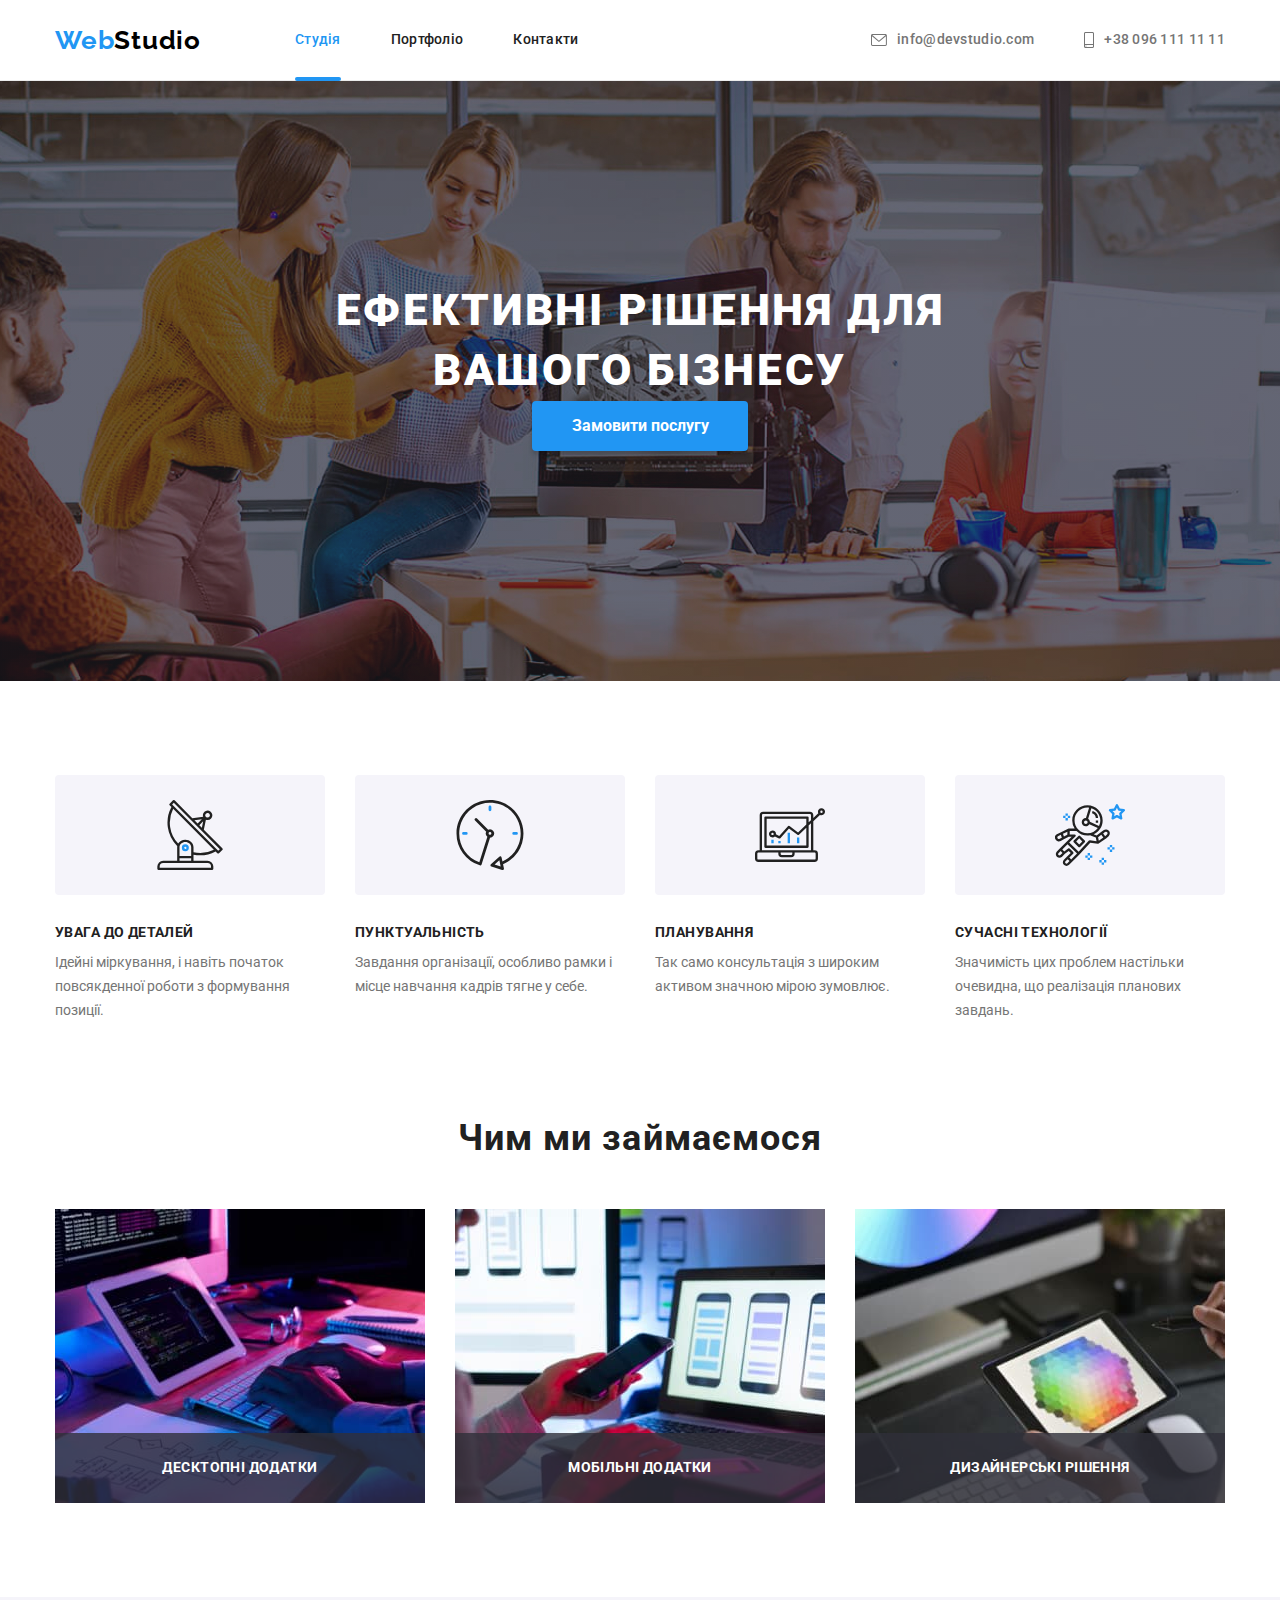
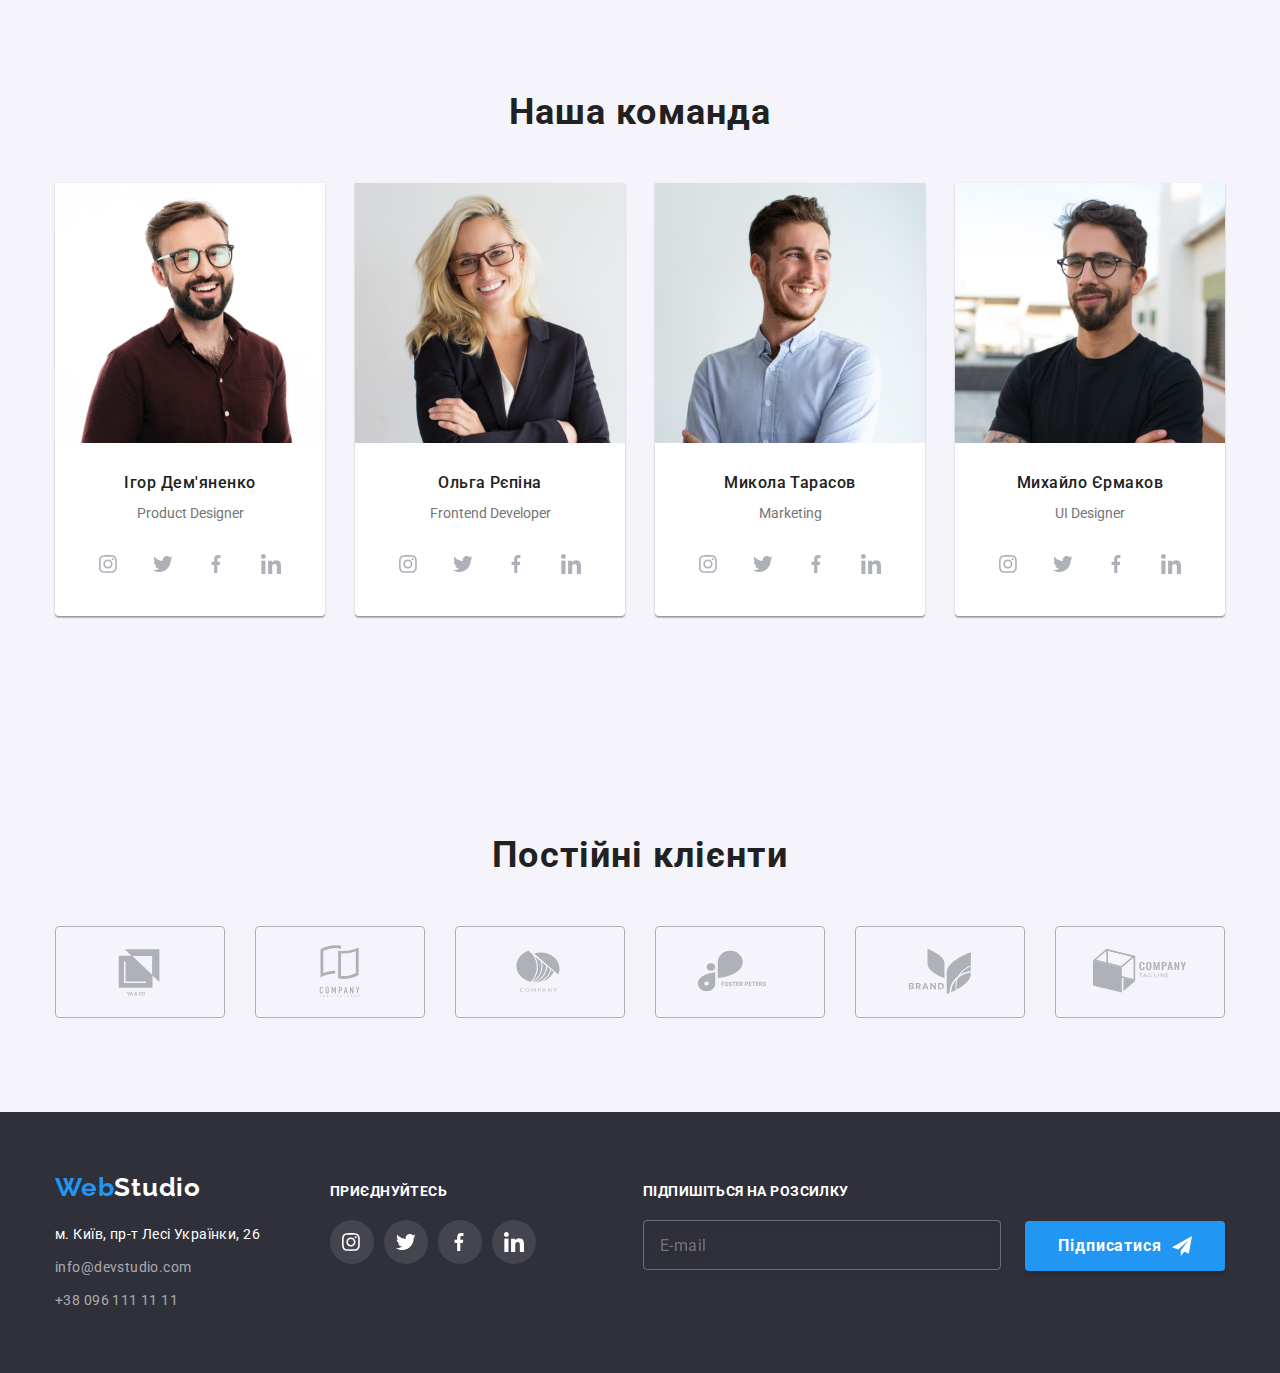
==== index.html @ 24154973 "test" ====
<!DOCTYPE html>
<html lang="uk">

<head>
  <meta charset="UTF-8" />
  <meta http-equiv="X-UA-Compatible" content="IE=edge" />
  <meta name="viewport" content="width=device-width, initial-scale=1.0" />
  <title>WebStudio</title>
  <link rel="preconnect" href="https://fonts.googleapis.com" />
  <link rel="preconnect" href="https://fonts.gstatic.com" crossorigin />
  <link href="https://fonts.googleapis.com/css2?family=Raleway:wght@700&family=Roboto:wght@400;500;700;900&display=swap"
    rel="stylesheet" />
  <link rel="stylesheet"
    href="https://cdnjs.cloudflare.com/ajax/libs/modern-normalize/1.1.0/modern-normalize.min.css" />
  <link rel="stylesheet" href="./css/main.min.css" />
</head>

<body>
  <header class="header">
    <div class="container">
      <div class="header__container">
        <nav class="navigation">
          <a lang="en" class="logo" href="./index.html"><span class="logo__accept">Web</span>Studio</a>

          <ul class="navigation__list">
            <li><a class="navigation__link navigation__link--current" href="./index.html">Студія</a></li>
            <li><a class="navigation__link" href="./portfolio.html">Портфоліо</a></li>
            <li><a class="navigation__link" href="#">Контакти</a></li>
          </ul>
        </nav>
        <ul class="contacts">
          <li>
            <a class="contacts__link" href="mailto:info@devstudio.com">
              <svg width="16" height="12">
                <use href="./images/icons.svg#icon-envelope"></use>
              </svg>
              info@devstudio.com</a>
          </li>
          <li>
            <a class="contacts__link" href="tel:+380961111111">
              <svg width="10" height="16">
                <use href="./images/icons.svg#icon-smartphone"></use>
              </svg>
              +38 096 111 11 11</a>
          </li>
        </ul>
        <button class="button-menu js-open-menu" type="button">
          <svg class="button-menu__icon" width="40" height="40" aria-label="перемикач мобільного меню">
            <use class="button-menu__open" href="./images/icons.svg#icon-menu"></use>
          </svg>
        </button>
      </div>
    </div>
  </header>
  <main>
    <section class="hero">
      <div class="container">
        <h1 class="hero__title">Ефективні рішення для вашого бізнесу</h1>
        <button class="button-primary" type="button" data-modal-open>Замовити послугу</button>
      </div>
    </section>
    <section class="features section">
      <div class="container">
        <h2 class="visually-hidden">Наші переваги</h2>
        <ul class="benefits__list">
          <li class="benefits__item">
            <div class="benefits__icon">
              <svg width="70" height="70">
                <use href="./images/icons.svg#icon-antenna"></use>
              </svg>
            </div>
            <h3 class="benefits__title">Увага до деталей</h3>
            <p class="benefits__text">Ідейні міркування, і навіть початок повсякденної роботи з формування позиції.</p>
          </li>
          <li class="benefits__item">
            <div class="benefits__icon">
              <svg width="70" height="70">
                <use href="./images/icons.svg#icon-clock"></use>
              </svg>
            </div>
            <h3 class="benefits__title">Пунктуальність</h3>
            <p class="benefits__text">Завдання організації, особливо рамки і місце навчання кадрів тягне у себе.</p>
          </li>
          <li class="benefits__item">
            <div class="benefits__icon">
              <svg width="70" height="70">
                <use href="./images/icons.svg#icon-diagram"></use>
              </svg>
            </div>
            <h3 class="benefits__title">Планування</h3>
            <p class="benefits__text">Так само консультація з широким активом значною мірою зумовлює.</p>
          </li>
          <li class="benefits__item">
            <div class="benefits__icon">
              <svg width="70" height="70">
                <use href="./images/icons.svg#icon-astronaut"></use>
              </svg>
            </div>
            <h3 class="benefits__title">Сучасні технології</h3>
            <p class="benefits__text">Значимість цих проблем настільки очевидна, що реалізація планових завдань.</p>
          </li>
        </ul>
      </div>
    </section>
    <section class="activities">
      <div class="container">
        <h2 class="activities__title">Чим ми займаємося</h2>
        <ul class="activities__list">
          <li class="activities__item">
            <picture>
              <source srcset="./images/computer.jpg 1x, ./images/computer@2x.jpg 2x" media="(min-width: 1200px)">
              <img src="./images/computer.jpg" alt="компютер" />
            </picture>
            <div class="activities__description">
              <h3 class="activities__text">Десктопні додатки</h3>
            </div>
          </li>
          <li class="activities__item">
            <picture>
              <source srcset="./images/mobileapp.jpg 1x, ./images/mobileapp@2x.jpg 2x" media="(min-width: 1200px)">
              <img src="./images/mobileapp.jpg" alt="мобільний телефон" />
            </picture>
            <div class="activities__description">
              <h3 class="activities__text">Мобільні додатки</h3>
            </div>
          </li>
          <li class="activities__item">
            <picture>
              <source srcset="./images/tablet.jpg 1x, ./images/tablet@2x.jpg 2x" media="(min-width: 1200px)">
              <img src="./images/tablet.jpg" alt="планшет" />
            </picture>
            <div class="activities__description">
              <h3 class="activities__text">Дизайнерські рішення</h3>
            </div>
          </li>
        </ul>
      </div>
    </section>
    <section class="team">
      <div class="container">
        <h2 class="team__title">Наша команда</h2>
        <ul class="team__list">
          <li class="employee">
            <picture class="employee__img">
              <source srcset="./images/team1-phone.jpg 1x, ./images/team1-phone@2x 2x.jpg"
                sizes="(max-width: 767px) 100vw" media="(max-width: 767px)">
              <source srcset="./img/team1-tablet.jpg 1x, ./img/team1-tablet@2x.jpg 2x"
                media="(min-width: 768px, max-width: 1199px)" sizes="(min-width: 768px) 50vw">
              <source srcset="./images/team1.jpg 1x, ./img/team1-desktop@2x.jpg" 2x media="(min-width: 1200px)"
                sizes="(min-width: 768px) 25vw">
              <img src="./images/team1.jpg" alt="Хлопець з бородою" />
            </picture>
            <div class="employee__info">
              <h3 class="employee__name">Ігор Дем'яненко</h3>
              <p class="employee__text" lang="en">Product Designer</p>
              <ul class="employee__socials">
                <li>
                  <a href="" class="employee__icon">
                    <svg width="20" height="20">
                      <use href="./images/icons.svg#icon-instagram"></use>
                    </svg>
                  </a>
                </li>
                <li>
                  <a href="" class="employee__icon">
                    <svg width="20" height="20">
                      <use href="./images/icons.svg#icon-twitter"></use>
                    </svg>
                  </a>
                </li>
                <li>
                  <a href="" class="employee__icon">
                    <svg width="20" height="20">
                      <use href="./images/icons.svg#icon-facebook"></use>
                    </svg>
                  </a>
                </li>
                <li>
                  <a href="" class="employee__icon">
                    <svg width="20" height="20">
                      <use href="./images/icons.svg#icon-linkedin"></use>
                    </svg>
                  </a>
                </li>
              </ul>
            </div>
          </li>
          <li class="employee">
            <picture class="employee__img">
              <source srcset="./images/team2-phone.jpg 1x, ./images/team2-phone@2x 2x.jpg" media="(max-width: 767px)">
              <source srcset="./img/team2-tablet.jpg 1x, ./img/team2-tablet@2x.jpg 2x"
                media="(min-width: 768px, max-width: 1199px)">
              <source srcset="./images/team2.jpg 1x, ./img/team2-desktop@2x.jpg" 2x media="(min-width: 1200px)">
              <img src="./images/team2.jpg" alt="Блондика в окулярах" />
            </picture>
            <div class="employee__info">
              <h3 class="employee__name">Ольга Рєпіна</h3>
              <p class="employee__" lang="en">Frontend Developer</p>
              <ul class="employee__socials">
                <li>
                  <a href="" class="employee__icon">
                    <svg width="20" height="20">
                      <use href="./images/icons.svg#icon-instagram"></use>
                    </svg>
                  </a>
                </li>
                <li>
                  <a href="" class="employee__icon">
                    <svg width="20" height="20">
                      <use href="./images/icons.svg#icon-twitter"></use>
                    </svg>
                  </a>
                </li>
                <li>
                  <a href="" class="employee__icon">
                    <svg width="20" height="20">
                      <use href="./images/icons.svg#icon-facebook"></use>
                    </svg>
                  </a>
                </li>
                <li>
                  <a href="" class="employee__icon">
                    <svg width="20" height="20">
                      <use href="./images/icons.svg#icon-linkedin"></use>
                    </svg>
                  </a>
                </li>
              </ul>
            </div>
          </li>
          <li class="employee">
            <picture class="employee__img">
              <source srcset="./images/team3-phone.jpg 1x, ./images/team3-phone@2x 2x.jpg" media="(max-width: 767px)">
              <source srcset="./img/team3-tablet.jpg 1x, ./img/team3-tablet@2x.jpg 2x"
                media="(min-width: 768px, max-width: 1199px)">
              <source srcset="./images/team3.jpg 1x, ./img/team3-desktop@2x.jpg" 2x media="(min-width: 1200px)">
              <img src="./images/team3.jpg" alt="Успіхнений хлопець" />
            </picture>
            <div class="employee__info">
              <h3 class="employee__name">Микола Тарасов</h3>
              <p class="employee__text" lang="en">Marketing</p>
              <ul class="employee__socials">
                <li>
                  <a href="" class="employee__icon">
                    <svg width="20" height="20">
                      <use href="./images/icons.svg#icon-instagram"></use>
                    </svg>
                  </a>
                </li>
                <li>
                  <a href="" class="employee__icon">
                    <svg width="20" height="20">
                      <use href="./images/icons.svg#icon-twitter"></use>
                    </svg>
                  </a>
                </li>
                <li>
                  <a href="" class="employee__icon">
                    <svg width="20" height="20">
                      <use href="./images/icons.svg#icon-facebook"></use>
                    </svg>
                  </a>
                </li>
                <li>
                  <a href="" class="employee__icon">
                    <svg width="20" height="20">
                      <use href="./images/icons.svg#icon-linkedin"></use>
                    </svg>
                  </a>
                </li>
              </ul>
            </div>
          </li>
          <li class="employee">
            <picture class="employee__img">
              <source srcset="./images/team4-phone.jpg 1x, ./images/team4-phone@2x 2x.jpg" media="(max-width: 767px)">
              <source srcset="./img/team4-tablet.jpg 1x, ./img/team4-tablet@2x.jpg 2x"
                media="(min-width: 768px, max-width: 1199px)">
              <source srcset="./images/team4.jpg 1x, ./img/team4-desktop@2x.jpg" 2x media="(min-width: 1200px)">
              <img src="./images/team4.jpg" alt="Хлопець в окулярах" />
            </picture>
            <div class="employee__info">
              <h3 class="employee__name">Михайло Єрмаков</h3>
              <p class="employee__text" lang="en">UI Designer</p>
              <ul class="employee__socials">
                <li>
                  <a href="" class="employee__icon">
                    <svg width="20" height="20">
                      <use href="./images/icons.svg#icon-instagram"></use>
                    </svg>
                  </a>
                </li>
                <li>
                  <a href="" class="employee__icon">
                    <svg width="20" height="20">
                      <use href="./images/icons.svg#icon-twitter"></use>
                    </svg>
                  </a>
                </li>
                <li>
                  <a href="" class="employee__icon">
                    <svg width="20" height="20">
                      <use href="./images/icons.svg#icon-facebook"></use>
                    </svg>
                  </a>
                </li>
                <li>
                  <a href="" class="employee__icon">
                    <svg width="20" height="20">
                      <use href="./images/icons.svg#icon-linkedin"></use>
                    </svg>
                  </a>
                </li>
              </ul>
            </div>
          </li>
        </ul>
      </div>
    </section>
    <section class="clients">
      <div class="container">
        <h2 class="clients__title">Постійні клієнти</h2>
        <ul class="clients__list">
          <li class="clients__block">
            <a href="#" class="clients__link"><svg class="clients__icon" width="106" height="60">
                <use href="./images/icons.svg#icon-Logo1"></use>
              </svg></a>
          </li>
          <li class="clients__block">
            <a href="#" class="clients__link"><svg class="clients__icon" width="106" height="60">
                <use href="./images/icons.svg#icon-Logo2"></use>
              </svg></a>
          </li>
          <li class="clients__block">
            <a href="#" class="clients__link"><svg class="clients__icon" width="106" height="60">
                <use href="./images/icons.svg#icon-Logo3"></use>
              </svg></a>
          </li>
          <li class="clients__block">
            <a href="#" class="clients__link"><svg class="clients__icon" width="106" height="60">
                <use href="./images/icons.svg#icon-Logo4"></use>
              </svg></a>
          </li>
          <li class="clients__block">
            <a href="#" class="clients__link"><svg class="clients__icon" width="106" height="60">
                <use href="./images/icons.svg#icon-Logo5"></use>
              </svg></a>
          </li>
          <li class="clients__block">
            <a href="#" class="clients__link"><svg class="clients__icon" width="106" height="60">
                <use href="./images/icons.svg#icon-Logo6"></use>
              </svg></a>
          </li>
        </ul>
      </div>
    </section>
  </main>
  <footer class="footer">
    <div class="container">

      <div class="footer__container">

        <div>
          <a lang="en" class="footer__logo" href="./index.html"><span class="logo__accept">Web</span>Studio</a>
          <address>
            <ul class="footer__block">
              <li class="footer__contacts">
                <a class="footer__address" href="https://goo.gl/maps/CPtrU1FHBa2aNyZL9" target="_blank"
                  rel="noopener noreferrer">м. Київ, пр-т Лесі Українки, 26</a>
              </li>
              <li class="footer__contacts">
                <a class="footer__mail link" href="mailto:info@devstudio.com">info@devstudio.com</a>
              </li>
              <li class="footer__contacts">
                <a class="footer__tel link" href="tel:+380961111111">+38 096 111 11 11</a>
              </li>
            </ul>
          </address>
        </div>
        <div class="join">
          <p class="join__text">приєднуйтесь</p>
          <ul class="join__list">
            <li>
              <a href="" class="join__social">
                <svg class="join__icon" width="20" height="20">
                  <use href="./images/icons.svg#icon-instagram"></use>
                </svg>
              </a>
            </li>
            <li>
              <a href="" class="join__social">
                <svg class="join__icon" width="20" height="20">
                  <use href="./images/icons.svg#icon-twitter"></use>
                </svg>
              </a>
            </li>
            <li>
              <a href="" class="join__social">
                <svg class="join__icon" width="20" height="20">
                  <use href="./images/icons.svg#icon-facebook"></use>
                </svg>
              </a>
            </li>
            <li>
              <a href="" class="join__social">
                <svg class="join__icon" width="20" height="20">
                  <use href="./images/icons.svg#icon-linkedin"></use>
                </svg>
              </a>
            </li>
          </ul>
        </div>
        <div class="subsribe">
          <p class="subsribe__text">Підпишіться на розсилку</p>
          <form action="#" class="subsribe__form">
            <label for="subsribe-mail">
              <input class="subsribe__mail" type="mail" placeholder="E-mail" name="mail-subscription"
                id="subsribe-mail" />
            </label>
            <button class="button-submit" type="submit">
              Підписатися
              <svg class="button-submit__icon" width="20" height="20">
                <use href="./images/icons.svg#icon-icon-send"></use>
              </svg>
            </button>
          </form>
        </div>
      </div>
    </div>
  </footer>
  <div class="backdrop is-hidden" data-modal>
    <div class="modal">
      <button class="button-close" type="button" data-modal-close>
        <svg class="button-close__icon" width="18" height="18">
          <use href="./images/icons.svg#icon-close-black"></use>
        </svg>
      </button>
      <form class="form">
        <h2 class="form__title">Залиште свої дані, ми вам передзвонимо</h2>
        <label for="person-name" class="form__label">Ім'я
          <span class="form__control">
            <input class="form__input" type="text" id="person-name" name="person-name" required />
            <svg class="form__icon" width="18" height="18">
              <use href="./images/icons.svg#icon-person-black"></use>
            </svg>
          </span>
        </label>
        <label for="person-tel" class="form__label">Телефон
          <span class="form__control">
            <input class="form__input" type="tel" id="person-tel" name="person-tel" required />
            <svg class="form__icon" width="18" height="18">
              <use href="./images/icons.svg#icon-phone-black"></use>
            </svg>
          </span>
        </label>
        <label for="person-mail" class="form__label">Пошта
          <span class="form__control">
            <input class="form__input" type="mail" id="person-mail" name="person-mail" required />
            <svg class="form__icon" width="18" height="18">
              <use href="./images/icons.svg#icon-email-black"></use>
            </svg>
          </span>
        </label>
        <label for="person-coment" class="form__textarea">Коментар
          <textarea class="form__coment" name="person-coment" id="person-coment" placeholder="Введіть текст"></textarea>
        </label>
        <div class="checkbox">
          <label for="policy" class="checkbox__label">
            <input class="checkbox__input" type="checkbox" id="policy" name="policy" />
            <svg class="checkbox__icon" width="16" height="15">
              <use href="./images/icons.svg#icon-icon-check"></use>
            </svg>
            Погоджуюся з розсилкою та приймаю
            <a class="checkbox__link" href="#">Умови договору</a></label>
        </div>
        <button class="button-submit" type="submit">Відправити</button>
      </form>
    </div>
  </div>
  <!-- mobile menu -->
  <div class="mobile-menu js-menu-container">
    <button type="button" class="mobile-menu__button-close js-close-menu">
      <svg class="button-menu__icon" width="40" height="40" aria-label="перемикач мобільного меню">
        <use class="button-menu__closed" href="./images/icons.svg#icon-close-black" aria-expanded="false"></use>
      </svg>
    </button>
    <nav class="mobile-menu__container">
      <ul class="mobile-menu__list">
        <li class="mobile-menu__social-item"><a class="mobile-menu__link mobile-menu__link--current"
            href="./index.html">Студія</a></li>
        <li class="mobile-menu__social-item"><a class="mobile-menu__link" href="./portfolio.html">Портфоліо</a></li>
        <li class="mobile-menu__social-item"><a class="mobile-menu__link" href="#">Контакти</a></li>
      </ul>
      <ul class="mobile-menu__contacts">
        <li class="mobile-menu__tel">
          <a class="mobile-menu__tel-link" href="tel:+380961111111">+38 096 111 11 11</a>
        </li>
        <li class="mobile-menu__mail">
          <a class="mobile-menu__mail-link" href="mailto:info@devstudio.com">info@devstudio.com</a>
        </li>
      </ul>
      <ul class="mobile-menu_socials">
        <li><a class="mobile-menu__social-link" href="">Instagram</a></li>
        <span class="line">|</span>
        <li><a class="mobile-menu__social-link" href="">Twitter</a></li>
        <span class="line">|</span>
        <li><a class="mobile-menu__social-link" href="">Facebook</a></li>
        <span class="line">|</span>
        <li><a class="mobile-menu__social-link" href="">LinkedIn</a></li>
      </ul>
    </nav>
  </div>
  <script src="./js/modal.js"></script>
  <script src="./js/mobile-menu.js"></script>
</body>

</html>
---- css/main.min.css ----
:root{--primary-color: #757575;--title-color: #212121;--accent-color: #2196f3;--primary-background-color: #ffffff;--secondary-background-color: #2f303a;--white-color: #ffffff;--accent-button-color: #188ce8;--third-background-color: #f5f4fa;--filter-background-color: #f5f4fa;--logo-color: #000000;--portfolio-background-color: #eeeeee;--icon-background-color: #AFB1B8}*::before,*::after{-webkit-box-sizing:border-box;box-sizing:border-box}body{color:var(--primary-color);background-color:var(--primary-background-color);font-family:"Roboto",sans-serif;font-style:normal;font-weight:400;font-size:12px;line-height:1.16;overflow:auto}@media screen and (min-width: 768px){body{font-size:14px;line-height:1.71}}h1,h2,h3,p,ul{padding:0;margin:0}.section{padding:94px 0}img{display:block;max-width:100%;height:auto}li{list-style:none}link{text-decoration:none}.visually-hidden{position:absolute;white-space:nowrap;width:1px;height:1px;overflow:hidden;border:0;padding:0;clip:rect(0 0 0 0);-webkit-clip-path:inset(50%);clip-path:inset(50%);margin:-1px}.activities{display:none}@media screen and (min-width: 1200px){.activities{display:block;padding-bottom:94px}}.activities__title{margin-bottom:30px;color:var(--title-color);font-family:inherit;font-weight:700;font-size:28px;line-height:1.18;letter-spacing:.03em;text-align:center}@media screen and (min-width: 1200px){.activities__title{margin-bottom:50px;font-size:36px;line-height:1.17}}.activities__list{display:-webkit-box;display:-ms-flexbox;display:flex;gap:30px}.activities__item{position:relative}.activities__description{position:absolute;bottom:0;width:100%;height:70px;background-color:rgba(47,48,58,.8)}.activities__text{font-family:inherit;font-style:normal;font-weight:700;font-size:14px;line-height:1.14;text-align:center;letter-spacing:.03em;text-transform:uppercase;padding-top:27px;-webkit-box-pack:center;-ms-flex-pack:center;justify-content:center;-webkit-box-align:center;-ms-flex-align:center;align-items:center;display:-webkit-box;display:-ms-flexbox;display:flex;color:var(--white-color)}.benefits__title{margin-bottom:10px;color:var(--title-color);font-family:inherit;font-weight:700;font-size:14px;line-height:1.14;letter-spacing:.03em;text-transform:uppercase;text-align:center}@media screen and (min-width: 768px){.benefits__title{text-align:start}}@media screen and (min-width: 1200px){.benefits__title{text-align:start}}.benefits__text{width:450px}@media screen and (min-width: 768px){.benefits__text{width:354px}}@media screen and (min-width: 1200px){.benefits__text{width:270px}}.benefits__icon{height:120px;width:450px;display:-webkit-box;display:-ms-flexbox;display:flex;-webkit-box-pack:center;-ms-flex-pack:center;justify-content:center;-webkit-box-align:center;-ms-flex-align:center;align-items:center;background-color:var(--filter-background-color);margin-bottom:30px;border-radius:4px}@media screen and (min-width: 768px){.benefits__icon{width:354px}}@media screen and (min-width: 1200px){.benefits__icon{width:270px}}@media screen and (min-width: 768px){.benefits__list{display:-webkit-box;display:-ms-flexbox;display:flex;-ms-flex-wrap:wrap;flex-wrap:wrap;gap:30px}}@media screen and (min-width: 1200px){.benefits__list{display:-webkit-box;display:-ms-flexbox;display:flex;-ms-flex-wrap:wrap;flex-wrap:wrap;gap:30px}}@media screen and (min-width: 1200px){.benefits__item{display:block;-webkit-box-pack:center;-ms-flex-pack:center;justify-content:center;-webkit-box-align:center;-ms-flex-align:center;align-items:center}}@media screen and (min-width: 1200px)and (min-width: 768px){.benefits__item{width:354px}}@media screen and (min-width: 1200px)and (min-width: 1200px){.benefits__item{width:270px}}.button-primary{width:200px;height:50px;font-family:inherit;font-weight:700;font-size:16px;line-height:1.87;color:var(--white-color);background-color:var(--accent-color);-webkit-box-shadow:0px 4px 4px rgba(0,0,0,.15);box-shadow:0px 4px 4px rgba(0,0,0,.15);border:none;border-radius:4px;cursor:pointer;display:block;-webkit-box-pack:center;-ms-flex-pack:center;justify-content:center;-webkit-box-align:center;-ms-flex-align:center;align-items:center;margin:auto;-webkit-transition:backgroud-color 250ms cubic-bezier(0.4, 0, 0.2, 1);transition:backgroud-color 250ms cubic-bezier(0.4, 0, 0.2, 1);text-align:center}@media screen and (min-width: 1200px){.button-primary{width:216px;padding:10px 32px}}.button-primary:hover,.button-primary:focus{background-color:var(--accent-button-color)}.button-submit{display:-webkit-box;display:-ms-flexbox;display:flex;-webkit-box-pack:center;-ms-flex-pack:center;justify-content:center;-webkit-box-align:center;-ms-flex-align:center;align-items:center;width:200px;height:50px;margin-left:auto;margin-right:auto;background-color:var(--accent-color);-webkit-box-shadow:0px 4px 4px rgba(0,0,0,.15);box-shadow:0px 4px 4px rgba(0,0,0,.15);border-radius:4px;border-color:rgba(0,0,0,0);text-align:center;font-family:inherit;font-weight:700;font-size:16px;line-height:1.88;letter-spacing:.06em;color:var(--white-color);cursor:pointer;-webkit-transition:border-color 250ms cubic-bezier(0.4, 0, 0.2, 1);transition:border-color 250ms cubic-bezier(0.4, 0, 0.2, 1)}.button-submit:hover{background-color:var(--accent-button-color)}.button-submit:focus{background-color:var(--accent-button-color)}.button-submit__icon{fill:var(--white-color);margin-left:10px}.button-close{position:absolute;top:8px;right:8px;height:30px;width:30px;border-radius:50%;-webkit-box-align:center;-ms-flex-align:center;align-items:center;display:-webkit-box;display:-ms-flexbox;display:flex;-webkit-box-pack:center;-ms-flex-pack:center;justify-content:center;background-color:rgba(0,0,0,0);border:1px solid rgba(0,0,0,.1);cursor:pointer;-webkit-transition:fill 250ms cubic-bezier(0.4, 0, 0.2, 1);transition:fill 250ms cubic-bezier(0.4, 0, 0.2, 1);margin:auto}@media screen and (min-width: 1200px){.button-close{top:8px;right:8px}}.button-close:hover{fill:var(--accent-color)}.button-close:focus{fill:var(--accent-color)}.button-menu{position:absolute;display:-webkit-box;display:-ms-flexbox;display:flex;top:10px;right:0;margin:0;padding:0;border:none;background-color:rgba(0,0,0,0)}.button-menu:hover{fill:var(--accent-color)}.button-menu:focus{fill:var(--accent-color)}@media screen and (min-width: 768px){.button-menu{display:none}}.checkbox{display:-webkit-box;display:-ms-flexbox;display:flex;-webkit-box-pack:center;-ms-flex-pack:center;justify-content:center;-webkit-box-align:center;-ms-flex-align:center;align-items:center;font-family:inherit;font-size:14px;line-height:1.71;letter-spacing:.03em}.checkbox__input{appearance:none;-webkit-appearance:none;-moz-appearance:none;display:-webkit-box;display:-ms-flexbox;display:flex;font-family:inherit;font-size:14px;line-height:1.71;letter-spacing:.03em;-webkit-transition:background-color 250ms cubic-bezier(0.4, 0, 0.2, 1);transition:background-color 250ms cubic-bezier(0.4, 0, 0.2, 1)}.checkbox__label{display:-webkit-box;display:-ms-flexbox;display:flex;gap:2px;position:relative;margin-bottom:30px}.checkbox__link{color:var(--accent-color)}.checkbox__icon{fill:var(--white-color);border:2px solid var(--logo-color);border-radius:2px;display:block;position:absolute;top:50%;-webkit-transform:translateY(-50%);transform:translateY(-50%);left:-21px}.checkbox__input:checked+.checkbox__icon{background-color:var(--accent-color);border-color:rgba(0,0,0,0)}.clients{padding-top:60px;padding-bottom:60px;background-color:var(--third-background-color)}@media screen and (min-width: 1200px){.clients{padding-top:94px;padding-bottom:94px}}.clients__title{margin-bottom:30px;color:var(--title-color);font-family:inherit;font-weight:700;font-size:28px;line-height:1.18;letter-spacing:.03em;text-align:center}@media screen and (min-width: 1200px){.clients__title{margin-bottom:50px;font-size:36px;line-height:1.17}}.clients__list{display:-webkit-box;display:-ms-flexbox;display:flex;-webkit-box-pack:center;-ms-flex-pack:center;justify-content:center;-webkit-box-align:center;-ms-flex-align:center;align-items:center;width:100%;-ms-flex-wrap:wrap;flex-wrap:wrap;gap:30px}.clients__block{height:92px;display:-webkit-box;display:-ms-flexbox;display:flex;-webkit-box-pack:center;-ms-flex-pack:center;justify-content:center;-webkit-box-align:center;-ms-flex-align:center;align-items:center;width:100%;max-width:210px}@media screen and (min-width: 768px)and (max-width: 1199px){.clients__block{max-width:226px}}@media screen and (min-width: 1200px){.clients__block{max-width:170px}}.clients__link{display:-webkit-box;display:-ms-flexbox;display:flex;-webkit-box-align:center;-ms-flex-align:center;align-items:center;-webkit-box-pack:center;-ms-flex-pack:center;justify-content:center;width:100%;height:100%;border:1px solid #afb1b8;border-radius:4px;color:var(--icon-background-color);-webkit-transition:color 250ms cubic-bezier(0.4, 0, 0.2, 1),border-color 250ms cubic-bezier(0.4, 0, 0.2, 1);transition:color 250ms cubic-bezier(0.4, 0, 0.2, 1),border-color 250ms cubic-bezier(0.4, 0, 0.2, 1)}.clients__link:hover{border-color:var(--accent-color);color:var(--accent-color)}.clients__link:focus{border-color:var(--accent-color);color:var(--accent-color)}.clients__icon{display:-webkit-box;display:-ms-flexbox;display:flex;-webkit-box-align:center;-ms-flex-align:center;align-items:center;-webkit-box-pack:center;-ms-flex-pack:center;justify-content:center;fill:currentColor;-webkit-transition:fill 250ms cubic-bezier(0.4, 0, 0.2, 1);transition:fill 250ms cubic-bezier(0.4, 0, 0.2, 1)}.clients__icon:hover{fill:currentColor}.clients__icon:focus{fill:currentColor}.contacts{display:none}@media screen and (min-width: 768px){.contacts{display:-webkit-box;display:-ms-flexbox;display:flex;-webkit-box-orient:vertical;-webkit-box-direction:normal;-ms-flex-direction:column;flex-direction:column;gap:10px}}@media screen and (min-width: 1200px){.contacts{display:-webkit-box;display:-ms-flexbox;display:flex;-webkit-box-orient:horizontal;-webkit-box-direction:normal;-ms-flex-direction:row;flex-direction:row;-webkit-box-align:center;-ms-flex-align:center;align-items:center;gap:50px}}.contacts__link{color:var(--primary-color);fill:var(--primary-color);-webkit-transition:color 250ms cubic-bezier(0.4, 0, 0.2, 1),fill 250ms cubic-bezier(0.4, 0, 0.2, 1);transition:color 250ms cubic-bezier(0.4, 0, 0.2, 1),fill 250ms cubic-bezier(0.4, 0, 0.2, 1);display:-webkit-box;display:-ms-flexbox;display:flex;-webkit-box-align:center;-ms-flex-align:center;align-items:center;font-family:inherit;font-style:normal;font-weight:500;font-size:14px;line-height:1.14;letter-spacing:.02em;gap:10px;text-decoration:none}@media screen and (min-width: 1200px){.contacts__link{padding-top:32px;padding-bottom:32px}}.contacts__link:hover,.contacts__link:focus{color:var(--accent-color);fill:var(--accent-color)}.container{margin-left:auto;margin-right:auto;padding:0 15px}@media screen and (max-width: 767px){.container{width:100vw;max-width:480px}}@media screen and (min-width: 768px)and (max-width: 1199px){.container{width:768px}}@media screen and (min-width: 1200px){.container{width:1200px}}.employee{max-width:450px;background-color:var(--primary-background-color);-webkit-box-shadow:0px 1px 3px rgba(0,0,0,.12),0px 1px 1px rgba(0,0,0,.14),0px 2px 1px rgba(0,0,0,.2);box-shadow:0px 1px 3px rgba(0,0,0,.12),0px 1px 1px rgba(0,0,0,.14),0px 2px 1px rgba(0,0,0,.2);border-radius:0px 0px 4px 4px;-webkit-box-pack:center;-ms-flex-pack:center;justify-content:center;text-align:center;margin-bottom:30px}@media screen and (min-width: 768px){.employee{max-width:354px;-webkit-box-pack:center;-ms-flex-pack:center;justify-content:center}}@media screen and (min-width: 1200px){.employee{max-width:270px}}.employee__info{padding:30px}.employee__name{margin-bottom:10px;color:var(--title-color);font-family:inherit;font-weight:500;font-size:16px;line-height:1.19;letter-spacing:.03em}.employee__socials{display:-webkit-box;display:-ms-flexbox;display:flex;gap:10px;-webkit-box-pack:center;-ms-flex-pack:center;justify-content:center;margin-top:16px}.employee__icon{width:44px;height:44px;fill:var(--icon-background-color);background-color:var(--primary-background-color);border-radius:50%;-webkit-box-pack:center;-ms-flex-pack:center;justify-content:center;-webkit-box-align:center;-ms-flex-align:center;align-items:center;display:-webkit-box;display:-ms-flexbox;display:flex;-webkit-transition:fill 250ms cubic-bezier(0.4, 0, 0.2, 1),background-color 250ms cubic-bezier(0.4, 0, 0.2, 1);transition:fill 250ms cubic-bezier(0.4, 0, 0.2, 1),background-color 250ms cubic-bezier(0.4, 0, 0.2, 1)}.employee__icon:hover,.employee__icon:focus{fill:var(--white-color);background-color:var(--accent-color)}.footer{background-color:var(--secondary-background-color);padding-bottom:60px;padding-top:60px}@media screen and (min-width: 768px){.footer__container{display:-webkit-box;display:-ms-flexbox;display:flex;-webkit-box-orient:horizontal;-webkit-box-direction:normal;-ms-flex-direction:row;flex-direction:row;-ms-flex-wrap:wrap;flex-wrap:wrap;-ms-flex-pack:distribute;justify-content:space-around;-webkit-box-align:baseline;-ms-flex-align:baseline;align-items:baseline}}@media screen and (min-width: 1200px){.footer__container{display:-webkit-box;display:-ms-flexbox;display:flex;-ms-flex-wrap:wrap;flex-wrap:wrap;-webkit-box-align:baseline;-ms-flex-align:baseline;align-items:baseline;gap:70px}}.footer__logo{display:-webkit-box;display:-ms-flexbox;display:flex;margin-bottom:20px;color:var(--white-color);font-family:"Raleway",sans-serif;font-style:normal;font-weight:700;font-size:26px;line-height:1.19;letter-spacing:.03em;text-decoration:none;-webkit-box-pack:center;-ms-flex-pack:center;justify-content:center;-webkit-box-align:center;-ms-flex-align:center;align-items:center;margin-left:auto;margin-right:auto}@media screen and (min-width: 1200px){.footer__logo{-webkit-box-pack:start;-ms-flex-pack:start;justify-content:start;-webkit-box-align:start;-ms-flex-align:start;align-items:flex-start}}.footer__block{display:-webkit-box;display:-ms-flexbox;display:flex;-webkit-box-orient:vertical;-webkit-box-direction:normal;-ms-flex-direction:column;flex-direction:column;gap:8px;margin-bottom:60px}@media screen and (min-width: 1200px){.footer__block{gap:9px;margin-bottom:0}}.footer__address{color:var(--white-color);font-family:inherit;font-style:normal;font-size:14px;line-height:1.71;letter-spacing:.03em;text-decoration:none;display:-webkit-box;display:-ms-flexbox;display:flex;-webkit-box-pack:center;-ms-flex-pack:center;justify-content:center;-webkit-box-align:center;-ms-flex-align:center;align-items:center;margin-left:auto;margin-right:auto}@media screen and (min-width: 1200px){.footer__address{-webkit-box-pack:start;-ms-flex-pack:start;justify-content:start;-webkit-box-align:start;-ms-flex-align:start;align-items:flex-start}}.footer__address:hover,.footer__address:focus{color:var(--accent-color)}.footer__mail{font-family:inherit;font-style:normal;font-size:14px;line-height:1.71;letter-spacing:.03em;text-decoration:none;display:-webkit-box;display:-ms-flexbox;display:flex;-webkit-box-pack:center;-ms-flex-pack:center;justify-content:center;-webkit-box-align:center;-ms-flex-align:center;align-items:center;margin-left:auto;margin-right:auto;color:rgba(255,255,255,.6);-webkit-transition:color 250ms cubic-bezier(0.4, 0, 0.2, 1);transition:color 250ms cubic-bezier(0.4, 0, 0.2, 1)}@media screen and (min-width: 1200px){.footer__mail{-webkit-box-pack:start;-ms-flex-pack:start;justify-content:start;-webkit-box-align:start;-ms-flex-align:start;align-items:flex-start}}.footer__mail:hover,.footer__mail:focus{color:var(--accent-color)}.footer__tel{font-family:inherit;font-style:normal;font-size:14px;line-height:1.71;letter-spacing:.03em;text-decoration:none;display:-webkit-box;display:-ms-flexbox;display:flex;-webkit-box-pack:center;-ms-flex-pack:center;justify-content:center;-webkit-box-align:center;-ms-flex-align:center;align-items:center;margin-left:auto;margin-right:auto;color:rgba(255,255,255,.6);-webkit-transition:color 250ms cubic-bezier(0.4, 0, 0.2, 1);transition:color 250ms cubic-bezier(0.4, 0, 0.2, 1)}@media screen and (min-width: 1200px){.footer__tel{-webkit-box-pack:start;-ms-flex-pack:start;justify-content:start;-webkit-box-align:start;-ms-flex-align:start;align-items:flex-start}}.footer__tel:hover,.footer__tel:focus{color:var(--accent-color)}.form__title{font-family:inherit;font-weight:700;font-size:20px;line-height:1.15;text-align:center;letter-spacing:.03em;color:var(--title-color);-webkit-box-pack:center;-ms-flex-pack:center;justify-content:center;-webkit-box-align:center;-ms-flex-align:center;align-items:center;display:block;margin-bottom:12px}.form__label{display:block;font-family:inherit;font-weight:400;font-size:12px;line-height:1.17;letter-spacing:.01em;color:inherit;margin-bottom:10px}.form__input{width:100%;height:40px;padding-left:42px;border:1px solid rgba(33,33,33,.2);border-radius:4px;margin-top:4px;outline:none;-webkit-transition:border-color 250ms cubic-bezier(0.4, 0, 0.2, 1);transition:border-color 250ms cubic-bezier(0.4, 0, 0.2, 1)}.form__input:focus{border-color:var(--accent-color)}.form__control{position:relative;display:block}.form__icon{position:absolute;left:12px;top:50%;-webkit-transform:translateY(-50%);transform:translateY(-50%);color:currentColor;-webkit-transition:border-color 250ms cubic-bezier(0.4, 0, 0.2, 1);transition:border-color 250ms cubic-bezier(0.4, 0, 0.2, 1)}.form__control:focus-within .form__icon{fill:var(--accent-color)}.form__textarea{display:block;margin-bottom:20px;font-size:12px;line-height:1.16;letter-spacing:.01em;color:var(--pale-color);cursor:pointer}.form__coment{padding:12px 16px;width:100%;height:120px;resize:none;font-size:12px;line-height:1.16;letter-spacing:.01em;border:1px solid rgba(33,33,33,.2);border-radius:4px;margin-top:4px;outline:none;-webkit-transition:border 250ms cubic-bezier(0.4, 0, 0.2, 1);transition:border 250ms cubic-bezier(0.4, 0, 0.2, 1)}.form__coment:focus{border-color:var(--accent-color)}.form__coment::-webkit-input-placeholder{font-family:inherit;font-size:12px;line-height:1.17;letter-spacing:.01em;color:rgba(117,117,117,.5)}.form__coment::-moz-placeholder{font-family:inherit;font-size:12px;line-height:1.17;letter-spacing:.01em;color:rgba(117,117,117,.5)}.form__coment:-ms-input-placeholder{font-family:inherit;font-size:12px;line-height:1.17;letter-spacing:.01em;color:rgba(117,117,117,.5)}.form__coment::-ms-input-placeholder{font-family:inherit;font-size:12px;line-height:1.17;letter-spacing:.01em;color:rgba(117,117,117,.5)}.form__coment::placeholder{font-family:inherit;font-size:12px;line-height:1.17;letter-spacing:.01em;color:rgba(117,117,117,.5)}@media screen and (min-width: 768px){header{border-bottom:1px solid #ececec;max-width:100%}}@media screen and (min-width: 1200px){header{border-bottom:1px solid #ececec;max-width:100%}}.header__container{-webkit-box-pack:justify;-ms-flex-pack:justify;justify-content:space-between;display:-webkit-box;display:-ms-flexbox;display:flex;-webkit-box-align:center;-ms-flex-align:center;align-items:center}.hero{max-width:1600px;height:400px;padding:118px 0;background-image:-webkit-gradient(linear, left top, right top, from(rgba(47, 48, 58, 0.4)), to(rgba(47, 48, 58, 0.4))),url(../../images/hero-phone.jpg);background-image:linear-gradient(to right, rgba(47, 48, 58, 0.4), rgba(47, 48, 58, 0.4)),url(../../images/hero-phone.jpg);background-repeat:no-repeat;background-size:cover;background-position:center}@media(min-device-pixel-ratio: 2),(-webkit-min-device-pixel-ratio: 2),(min-resolution: 192dpi),(min-resolution: 2dppx){.hero{background-image:-webkit-gradient(linear, left top, right top, from(rgba(47, 48, 58, 0.4)), to(rgba(47, 48, 58, 0.4))),url(../../images/hero-phone@2x.jpg);background-image:linear-gradient(to right, rgba(47, 48, 58, 0.4), rgba(47, 48, 58, 0.4)),url(../../images/hero-phone@2x.jpg)}}@media screen and (min-width: 768px){.hero{background-image:-webkit-gradient(linear, left top, right top, from(rgba(47, 48, 58, 0.4)), to(rgba(47, 48, 58, 0.4))),url(../../images/hero-tablet.jpg);background-image:linear-gradient(to right, rgba(47, 48, 58, 0.4), rgba(47, 48, 58, 0.4)),url(../../images/hero-tablet.jpg)}}@media screen and (min-width: 768px)and (min-device-pixel-ratio: 2),screen and (min-width: 768px)and (-webkit-min-device-pixel-ratio: 2),screen and (min-width: 768px)and (min-resolution: 192dpi),screen and (min-width: 768px)and (min-resolution: 2dppx){.hero{background-image:-webkit-gradient(linear, left top, right top, from(rgba(47, 48, 58, 0.4)), to(rgba(47, 48, 58, 0.4))),url(../../images/hero-tablet@2x.jpg);background-image:linear-gradient(to right, rgba(47, 48, 58, 0.4), rgba(47, 48, 58, 0.4)),url(../../images/hero-tablet@2x.jpg)}}@media screen and (min-width: 1200px){.hero{height:600px;padding:200px 0;background-image:-webkit-gradient(linear, left top, right top, from(rgba(47, 48, 58, 0.4)), to(rgba(47, 48, 58, 0.4))),url(../../images/hero.jpg);background-image:linear-gradient(to right, rgba(47, 48, 58, 0.4), rgba(47, 48, 58, 0.4)),url(../../images/hero.jpg)}}@media screen and (min-width: 1200px)and (min-device-pixel-ratio: 2),screen and (min-width: 1200px)and (-webkit-min-device-pixel-ratio: 2),screen and (min-width: 1200px)and (min-resolution: 192dpi),screen and (min-width: 1200px)and (min-resolution: 2dppx){.hero{background-image:-webkit-gradient(linear, left top, right top, from(rgba(47, 48, 58, 0.4)), to(rgba(47, 48, 58, 0.4))),url(../../images/hero@2x.jpg);background-image:linear-gradient(to right, rgba(47, 48, 58, 0.4), rgba(47, 48, 58, 0.4)),url(../../images/hero@2x.jpg)}}.hero__title{margin:0 auto;color:var(--white-color);font-family:inherit;font-weight:900;font-size:26px;line-height:1.62;letter-spacing:.06em;text-align:center;text-transform:uppercase}@media screen and (min-width: 768px){.hero__title{width:360px}}@media screen and (min-width: 1200px){.hero__title{width:696px;font-size:44px;line-height:1.36}}.join__list{display:-webkit-box;display:-ms-flexbox;display:flex;gap:10px;-webkit-box-pack:center;-ms-flex-pack:center;justify-content:center;margin-top:16px}.join__text{font-family:inherit;font-weight:700;font-size:14px;line-height:1.14;letter-spacing:.03em;color:var(--white-color);text-transform:uppercase;margin-bottom:20px;display:-webkit-box;display:-ms-flexbox;display:flex;-webkit-box-pack:center;-ms-flex-pack:center;justify-content:center;-webkit-box-align:center;-ms-flex-align:center;align-items:center;margin-left:auto;margin-right:auto}@media screen and (min-width: 1200px){.join__text{-webkit-box-pack:start;-ms-flex-pack:start;justify-content:start;-webkit-box-align:start;-ms-flex-align:start;align-items:flex-start}}.join__social{width:44px;height:44px;color:var(--white-color);background-color:rgba(255,255,255,.1);border-radius:50%;-webkit-box-pack:center;-ms-flex-pack:center;justify-content:center;-webkit-box-align:center;-ms-flex-align:center;align-items:center;display:-webkit-box;display:-ms-flexbox;display:flex;-webkit-transition:color 250ms cubic-bezier(0.4, 0, 0.2, 1),background-color 250ms cubic-bezier(0.4, 0, 0.2, 1);transition:color 250ms cubic-bezier(0.4, 0, 0.2, 1),background-color 250ms cubic-bezier(0.4, 0, 0.2, 1)}.join__social:hover{color:var(--white-color);background-color:var(--accent-color)}.join__social:focus{color:var(--white-color);background-color:var(--accent-color)}.join__icon{fill:currentColor}.join{margin-bottom:60px}@media screen and (min-width: 1200px){.join{margin-bottom:0}}.logo{padding-top:24px;padding-bottom:24px;display:-webkit-box;display:-ms-flexbox;display:flex;color:var(--logo-color);font-family:"Raleway",sans-serif;font-weight:700;font-size:24px;line-height:1.17;letter-spacing:.03em;text-decoration:none}@media screen and (min-width: 768px){.logo{font-size:26px;line-height:1.19}}@media screen and (min-width: 1200px){.logo{font-size:26px;line-height:1.19}}.logo__accept{color:var(--accent-color)}.footer__logo{display:-webkit-box;display:-ms-flexbox;display:flex;margin-bottom:20px;color:var(--white-color);font-family:"Raleway",sans-serif;font-style:normal;font-weight:700;font-size:24px;line-height:1.17;letter-spacing:.03em;text-decoration:none}@media screen and (min-width: 1200px){.footer__logo{font-size:26px;line-height:1.19}}.mobile-menu{position:absolute;top:0;left:0;width:100vw;height:100vh;display:none;background-color:var(--white-color);z-index:1;padding:48px 0 48px 40px;-webkit-box-shadow:0px 4px 8px rgba(0,0,0,.04),0px 2px 4px rgba(0,0,0,.08),0px 1px 3px rgba(0,0,0,.16);box-shadow:0px 4px 8px rgba(0,0,0,.04),0px 2px 4px rgba(0,0,0,.08),0px 1px 3px rgba(0,0,0,.16)}.mobile-menu.is-open{display:block;-webkit-box-orient:vertical;-webkit-box-direction:normal;-ms-flex-direction:column;flex-direction:column}.mobile-menu__button-close{position:absolute;top:10px;right:15px;-webkit-box-align:center;-ms-flex-align:center;align-items:center;display:-webkit-box;display:-ms-flexbox;display:flex;-webkit-box-pack:center;-ms-flex-pack:center;justify-content:center;background-color:rgba(0,0,0,0);border:none;cursor:pointer;-webkit-transition:fill 250ms cubic-bezier(0.4, 0, 0.2, 1);transition:fill 250ms cubic-bezier(0.4, 0, 0.2, 1)}.mobile-menu__button-close:hover,.mobile-menu__button-close:focus{fill:var(--accent-color)}.mobile-menu_socials{text-decoration:none;display:-webkit-box;display:-ms-flexbox;display:flex;-webkit-box-pack:baseline;-ms-flex-pack:baseline;justify-content:baseline;-ms-flex-wrap:wrap;flex-wrap:wrap}.mobile-menu__social-link{text-decoration:none;font-weight:500;font-size:18px;line-height:1.22;letter-spacing:.02em;color:var(--accent-color);margin-right:10px;margin-left:10px}.mobile-menu__link{font-style:normal;font-weight:500;font-size:40px;line-height:1.18;text-align:center;letter-spacing:.02em;text-decoration:none;color:var(--title-color)}.mobile-menu__link:hover,.mobile-menu__link:focus{color:var(--accent-color)}.mobile-menu__link--current{color:var(--accent-color)}.mobile-menu__list{display:block;-webkit-box-orient:vertical;-webkit-box-direction:normal;-ms-flex-direction:column;flex-direction:column;gap:32px;margin-bottom:auto}.mobile-menu__contacts{display:-webkit-box;display:-ms-flexbox;display:flex;-webkit-box-orient:vertical;-webkit-box-direction:normal;-ms-flex-direction:column;flex-direction:column;margin-bottom:64px}.mobile-menu__container{display:-webkit-box;display:-ms-flexbox;display:flex;-webkit-box-orient:vertical;-webkit-box-direction:normal;-ms-flex-direction:column;flex-direction:column;height:100%}.mobile-menu__tel{margin-bottom:32px}.mobile-menu__tel-link{font-weight:500;font-size:34px;line-height:1.18px;letter-spacing:.02em;text-decoration:none;text-decoration:none;color:var(--accent-color)}.mobile-menu__tel-link:hover,.mobile-menu__tel-link:focus{color:var(--accent-color)}.mobile-menu__mail{margin-bottom:64px;font-weight:500;font-size:24px;line-height:1.17;letter-spacing:.02em}.mobile-menu__mail-link{text-decoration:none;color:var(--title-color)}.mobile-menu__mail-link:hover,.mobile-menu__mail-link:focus{color:var(--accent-color)}.modal{position:absolute;top:50%;left:50%;-webkit-transform:translate(-50%, -50%) scale(1);transform:translate(-50%, -50%) scale(1);max-width:450px;width:calc(100vw - 30px);background-color:var(--white-color);-webkit-box-shadow:0px 1px 3px rgba(0,0,0,.12),0px 1px 1px rgba(0,0,0,.14),0px 2px 1px rgba(0,0,0,.2);box-shadow:0px 1px 3px rgba(0,0,0,.12),0px 1px 1px rgba(0,0,0,.14),0px 2px 1px rgba(0,0,0,.2);border-radius:4px;-webkit-transition:scale 250ms cubic-bezier(0.4, 0, 0.2, 1);transition:scale 250ms cubic-bezier(0.4, 0, 0.2, 1);padding:40px}@media screen and (min-width: 1200px){.modal{max-width:528px;height:581px}}.backdrop{position:fixed;background-color:rgba(0,0,0,.2);position:fixed;top:0;left:0;width:100%;height:100%;z-index:1;opacity:1;-webkit-transition:opacity 250ms cubic-bezier(0.4, 0, 0.2, 1),visibility 250ms cubic-bezier(0.4, 0, 0.2, 1);transition:opacity 250ms cubic-bezier(0.4, 0, 0.2, 1),visibility 250ms cubic-bezier(0.4, 0, 0.2, 1)}.is-hidden{opacity:0;visibility:hidden;pointer-events:none}.backdrop.is-hidden .modal{-webkit-transform:translate(-50%, -50%) scale(3);transform:translate(-50%, -50%) scale(3)}.navigation{display:-webkit-box;display:-ms-flexbox;display:flex;-webkit-box-align:center;-ms-flex-align:center;align-items:center;-webkit-box-pack:justify;-ms-flex-pack:justify;justify-content:space-between}.navigation__list{display:none;-webkit-box-align:center;-ms-flex-align:center;align-items:center;gap:50px}@media screen and (min-width: 768px){.navigation__list{display:-webkit-box;display:-ms-flexbox;display:flex;margin-left:88px;margin-right:96px}}@media screen and (min-width: 1200px){.navigation__list{margin-left:94px;display:-webkit-box;display:-ms-flexbox;display:flex}}.navigation__link{padding-top:32px;padding-bottom:32px;display:-webkit-box;display:-ms-flexbox;display:flex;color:var(--title-color);font-family:inherit;font-weight:500;font-size:14px;letter-spacing:.02em;text-decoration:none;-webkit-transition:color 250ms cubic-bezier(0.4, 0, 0.2, 1),fill 250ms cubic-bezier(0.4, 0, 0.2, 1);transition:color 250ms cubic-bezier(0.4, 0, 0.2, 1),fill 250ms cubic-bezier(0.4, 0, 0.2, 1)}@media screen and (min-width: 768px){.navigation__link{line-height:1.17}}@media screen and (min-width: 1200px){.navigation__link{line-height:1.14}}.navigation__link:hover,.navigation__link:focus{color:var(--accent-color);fill:var(--accent-color)}.navigation__link--current{position:relative;color:var(--accent-color)}.navigation__link--current::after{content:"";display:block;position:absolute;height:4px;width:100%;border-radius:2px;left:0;bottom:-1px;background-color:var(--accent-color)}.portfolio{padding:94px 0}.portfolio__filter{display:-webkit-box;display:-ms-flexbox;display:flex;-webkit-box-pack:center;-ms-flex-pack:center;justify-content:center;margin-bottom:56px}.portfolio__filter:nth-of-type(3n){margin-right:0px}.portfolio_button{padding:6px 22px;padding-bottom:6px;min-width:73px;margin-right:8px;color:var(--title-color);background-color:var(--filter-background-color);font-family:inherit;font-style:normal;font-weight:500;font-size:16px;line-height:1.63;letter-spacing:.03em;border-radius:4px;border-color:rgba(0,0,0,0);text-align:center;cursor:pointer;-webkit-transition:color 250ms cubic-bezier(0.4, 0, 0.2, 1),background-color 250ms cubic-bezier(0.4, 0, 0.2, 1),-webkit-box-shadow 250ms cubic-bezier(0.4, 0, 0.2, 1);transition:color 250ms cubic-bezier(0.4, 0, 0.2, 1),background-color 250ms cubic-bezier(0.4, 0, 0.2, 1),-webkit-box-shadow 250ms cubic-bezier(0.4, 0, 0.2, 1);transition:color 250ms cubic-bezier(0.4, 0, 0.2, 1),background-color 250ms cubic-bezier(0.4, 0, 0.2, 1),box-shadow 250ms cubic-bezier(0.4, 0, 0.2, 1);transition:color 250ms cubic-bezier(0.4, 0, 0.2, 1),background-color 250ms cubic-bezier(0.4, 0, 0.2, 1),box-shadow 250ms cubic-bezier(0.4, 0, 0.2, 1),-webkit-box-shadow 250ms cubic-bezier(0.4, 0, 0.2, 1)}.portfolio_button:hover{color:var(--white-color);background-color:var(--accent-color);-webkit-box-shadow:0px 3px 1px rgba(0,0,0,.1),0px 1px 2px rgba(0,0,0,.08),0px 2px 2px rgba(0,0,0,.12);box-shadow:0px 3px 1px rgba(0,0,0,.1),0px 1px 2px rgba(0,0,0,.08),0px 2px 2px rgba(0,0,0,.12);border-radius:4px}.portfolio_button:focus{color:var(--white-color);background-color:var(--accent-color);-webkit-box-shadow:0px 3px 1px rgba(0,0,0,.1),0px 1px 2px rgba(0,0,0,.08),0px 2px 2px rgba(0,0,0,.12);box-shadow:0px 3px 1px rgba(0,0,0,.1),0px 1px 2px rgba(0,0,0,.08),0px 2px 2px rgba(0,0,0,.12);border-radius:4px}.portfolio_button:nth-child(1){padding:6px 25px}.portfolio__list{display:-webkit-box;display:-ms-flexbox;display:flex;-ms-flex-wrap:wrap;flex-wrap:wrap;gap:30px}.portfolio__card{display:block;width:370px;background-color:var(--white-color);border:1px solid #eee;overflow:hidden;-webkit-transition:-webkit-box-shadow 250ms cubic-bezier(0.4, 0, 0.2, 1);transition:-webkit-box-shadow 250ms cubic-bezier(0.4, 0, 0.2, 1);transition:box-shadow 250ms cubic-bezier(0.4, 0, 0.2, 1);transition:box-shadow 250ms cubic-bezier(0.4, 0, 0.2, 1), -webkit-box-shadow 250ms cubic-bezier(0.4, 0, 0.2, 1)}.portfolio__card:hover{-webkit-box-shadow:0px 1px 1px rgba(0,0,0,.12),0px 4px 4px rgba(0,0,0,.06),1px 4px 6px rgba(0,0,0,.16);box-shadow:0px 1px 1px rgba(0,0,0,.12),0px 4px 4px rgba(0,0,0,.06),1px 4px 6px rgba(0,0,0,.16)}.portfolio__card:focus{-webkit-box-shadow:0px 1px 1px rgba(0,0,0,.12),0px 4px 4px rgba(0,0,0,.06),1px 4px 6px rgba(0,0,0,.16);box-shadow:0px 1px 1px rgba(0,0,0,.12),0px 4px 4px rgba(0,0,0,.06),1px 4px 6px rgba(0,0,0,.16)}.portfolio__title{margin-bottom:4px;color:var(--title-color);font-family:inherit;font-weight:700;font-size:18px;line-height:2;letter-spacing:.06em}.portfolio__examples{padding:20px 24px;margin-right:0px}.portfolio__text{color:var(--primary-color);font-family:inherit;font-size:16px;line-height:1.88;letter-spacing:.03em}.portfolio__overlay{position:absolute;top:0;left:0;width:100%;height:100%;background-color:rgba(33,150,243,.9);-webkit-transform:translateY(100%);transform:translateY(100%);padding-top:63px;padding-left:24px;-webkit-transition:-webkit-transform 250ms cubic-bezier(0.4, 0, 0.2, 1);transition:-webkit-transform 250ms cubic-bezier(0.4, 0, 0.2, 1);transition:transform 250ms cubic-bezier(0.4, 0, 0.2, 1);transition:transform 250ms cubic-bezier(0.4, 0, 0.2, 1), -webkit-transform 250ms cubic-bezier(0.4, 0, 0.2, 1)}.portfolio__link:hover .portfolio__overlay,.portfolio__link:focus .portfolio__overlay{-webkit-transform:translateY(0);transform:translateY(0)}.portfolio__link{text-decoration:none}.portfolio__block{position:relative;overflow:hidden}.portfolio__description{font-family:inherit;font-style:normal;font-weight:400;font-size:18px;line-height:1.56;letter-spacing:.03em;color:var(--white-color)}.subsribe{margin-left:auto}@media screen and (min-width: 768px)and (max-width: 1199px){.subsribe{margin:auto}}.subsribe__text{font-family:inherit;font-weight:700;font-size:14px;line-height:1.14;letter-spacing:.03em;color:var(--white-color);text-transform:uppercase;margin-bottom:20px;text-align:center}@media screen and (min-width: 1200px){.subsribe__text{text-align:start}}.subsribe__form{display:-webkit-box;display:-ms-flexbox;display:flex;-webkit-box-orient:vertical;-webkit-box-direction:normal;-ms-flex-direction:column;flex-direction:column;display:flex;-ms-flex-wrap:wrap;flex-wrap:wrap;flex-direction:column;gap:20px;margin:auto;-webkit-box-pack:center;-ms-flex-pack:center;justify-content:center;-webkit-box-align:center;-ms-flex-align:center;align-items:center}@media screen and (min-width: 1200px){.subsribe__form{display:-webkit-box;display:-ms-flexbox;display:flex;-webkit-box-align:baseline;-ms-flex-align:baseline;align-items:baseline;-ms-flex-wrap:wrap;flex-wrap:wrap;-webkit-box-orient:horizontal;-webkit-box-direction:normal;-ms-flex-direction:row;flex-direction:row;gap:12px}}.subsribe__mail{display:-webkit-box;display:-ms-flexbox;display:flex;width:358px;height:50px;border:1px solid rgba(255,255,255,.3);-webkit-filter:drop-shadow(0px 4px 4px rgba(0, 0, 0, 0.15));filter:drop-shadow(0px 4px 4px rgba(0, 0, 0, 0.15));border-radius:4px;background-color:rgba(0,0,0,0);padding-left:16px;font-family:inherit;font-size:16px;line-height:1.25;-webkit-box-align:center;-ms-flex-align:center;align-items:center;letter-spacing:.03em;color:rgba(255,255,255,.6);margin-right:12px;cursor:pointer}.subsribe__mail:hover{border-color:var(--accent-color);outline:var(--accent-color)}.subsribe__mail:focus{border-color:var(--accent-color);outline:var(--accent-color)}.team{padding:60px 0;background-color:var(--third-background-color)}@media screen and (min-width: 768px){.team{padding:60px 0}}@media screen and (min-width: 1200px){.team{padding:94px 0}}.team__title{margin-bottom:30px;color:var(--title-color);font-family:inherit;font-weight:700;font-size:28px;line-height:1.18;letter-spacing:.03em;text-align:center}@media screen and (min-width: 1200px){.team__title{margin-bottom:50px;font-size:36px;line-height:1.17}}.team__list{display:-webkit-box;display:-ms-flexbox;display:flex;-webkit-box-orient:vertical;-webkit-box-direction:normal;-ms-flex-direction:column;flex-direction:column;-webkit-box-align:center;-ms-flex-align:center;align-items:center;gap:30px}@media screen and (min-width: 768px){.team__list{-webkit-box-orient:horizontal;-webkit-box-direction:normal;-ms-flex-direction:row;flex-direction:row;-ms-flex-wrap:wrap;flex-wrap:wrap}}/*# sourceMappingURL=main.min.css.map */
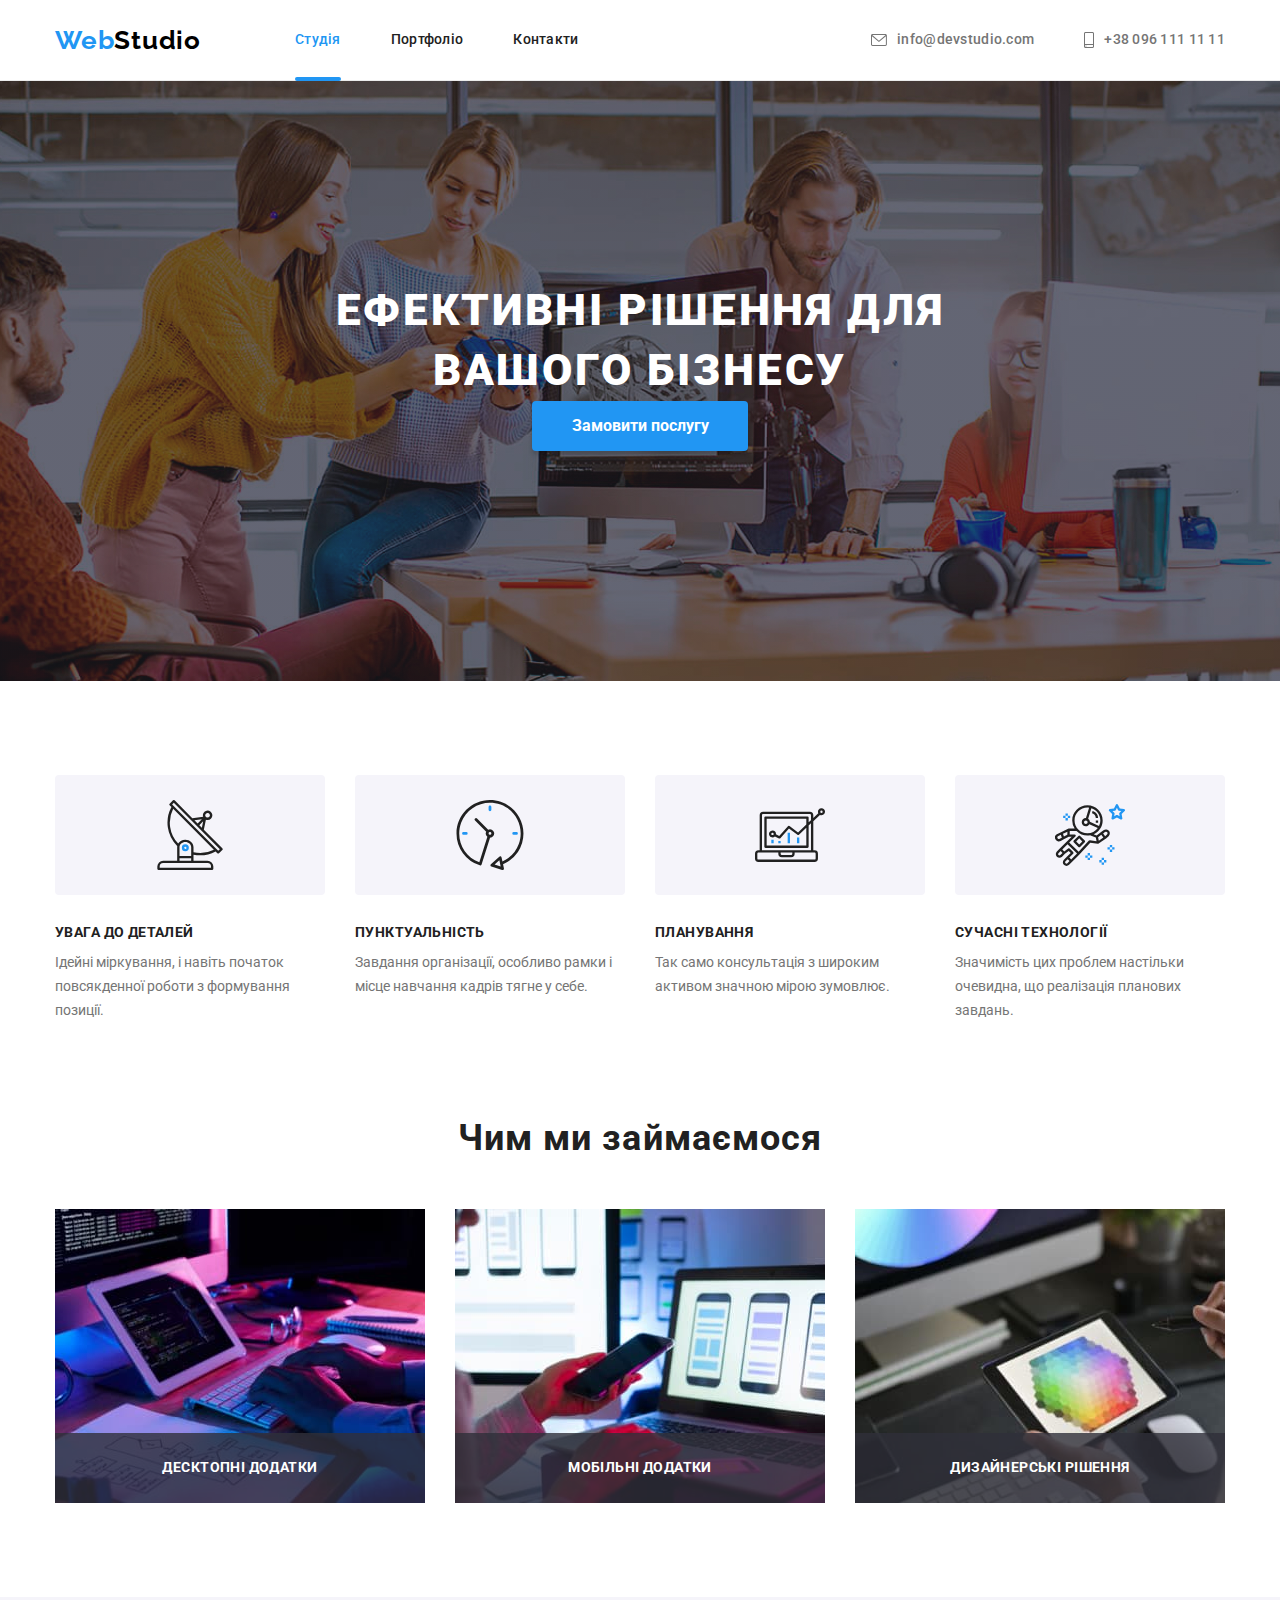
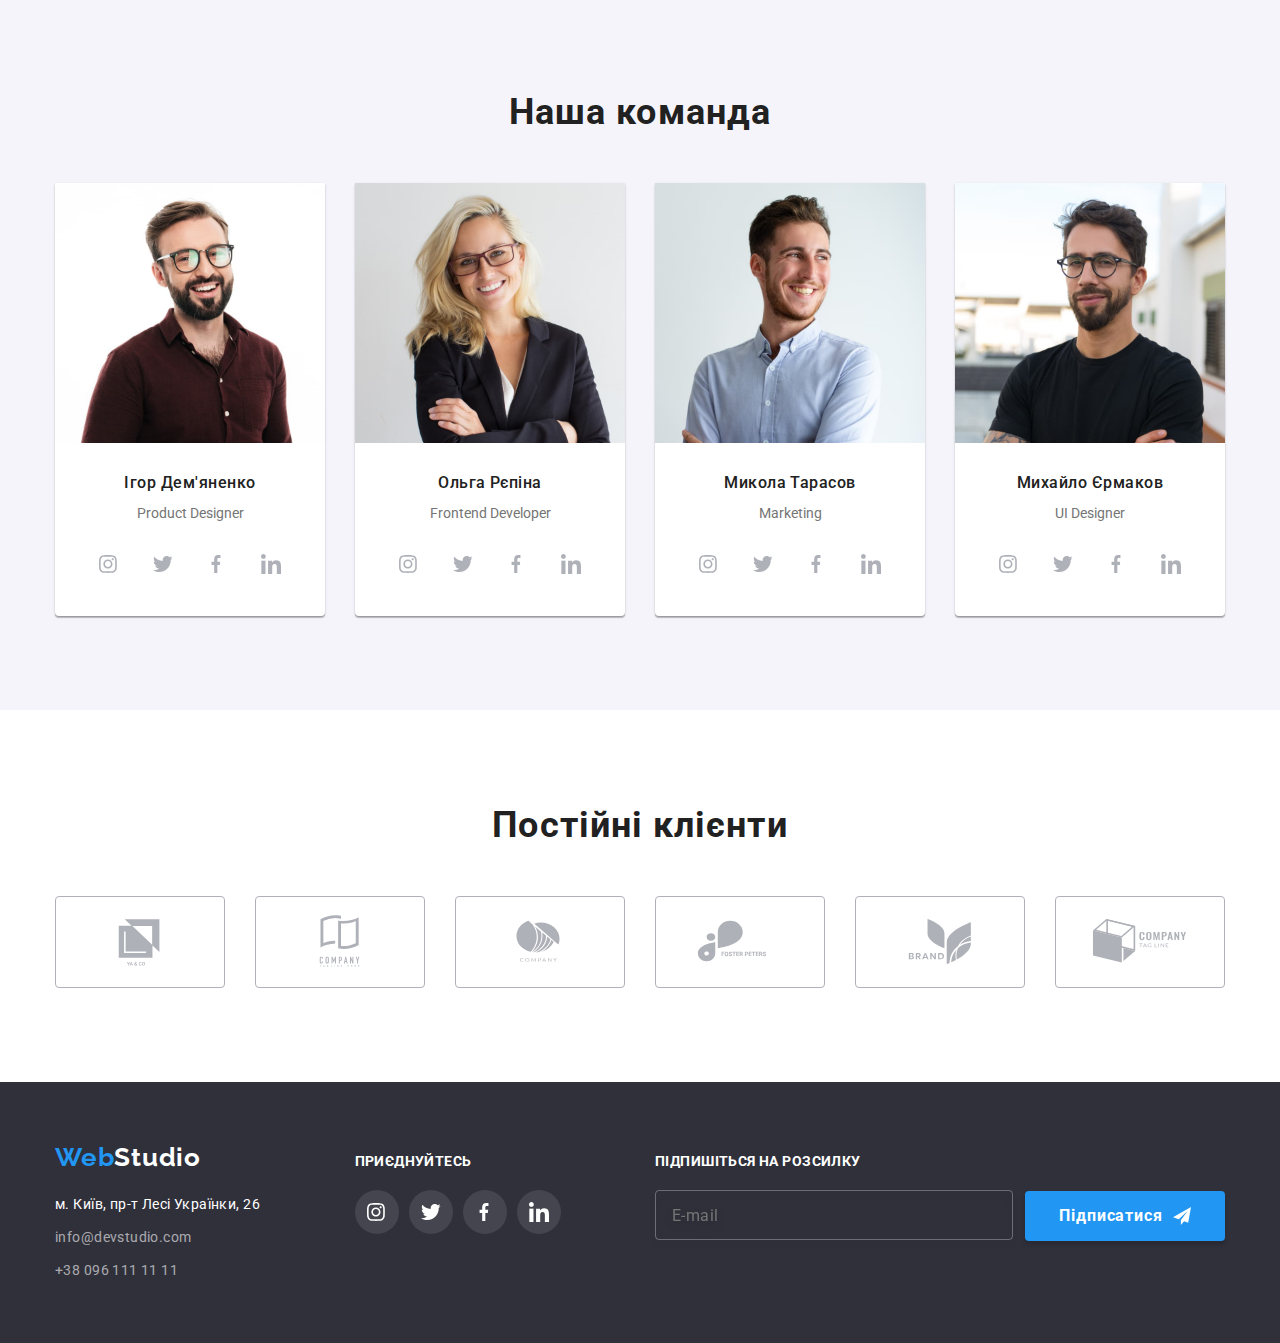
==== commit 45b66684: "Updated" ====
--- a/index.html
+++ b/index.html
@@ -102,9 +102,9 @@
         </ul>
       </div>
     </section>
-    <section class="activities">
+    <section class="section activities">
       <div class="container">
-        <h2 class="activities__title">Чим ми займаємося</h2>
+        <h2 class="title">Чим ми займаємося</h2>
         <ul class="activities__list">
           <li class="activities__item">
             <picture>
@@ -138,7 +138,7 @@
     </section>
     <section class="team">
       <div class="container">
-        <h2 class="team__title">Наша команда</h2>
+        <h2 class="title">Наша команда</h2>
         <ul class="team__list">
           <li class="employee">
             <picture class="employee__img">
@@ -360,7 +360,7 @@
 
       <div class="footer__container">
 
-        <div>
+        <div class="footer-contacts">
           <a lang="en" class="footer__logo" href="./index.html"><span class="logo__accept">Web</span>Studio</a>
           <address>
             <ul class="footer__block">
@@ -419,7 +419,7 @@
             </label>
             <button class="button-submit" type="submit">
               Підписатися
-              <svg class="button-submit__icon" width="20" height="20">
+              <svg class="button-submit__icon" width="18" height="18">
                 <use href="./images/icons.svg#icon-icon-send"></use>
               </svg>
             </button>
@@ -428,6 +428,7 @@
       </div>
     </div>
   </footer>
+  <!-- modal -->
   <div class="backdrop is-hidden" data-modal>
     <div class="modal">
       <button class="button-close" type="button" data-modal-close>
--- a/css/main.min.css
+++ b/css/main.min.css
@@ -1 +1 @@
-:root{--primary-color: #757575;--title-color: #212121;--accent-color: #2196f3;--primary-background-color: #ffffff;--secondary-background-color: #2f303a;--white-color: #ffffff;--accent-button-color: #188ce8;--third-background-color: #f5f4fa;--filter-background-color: #f5f4fa;--logo-color: #000000;--portfolio-background-color: #eeeeee;--icon-background-color: #AFB1B8}*::before,*::after{-webkit-box-sizing:border-box;box-sizing:border-box}body{color:var(--primary-color);background-color:var(--primary-background-color);font-family:"Roboto",sans-serif;font-style:normal;font-weight:400;font-size:12px;line-height:1.16;overflow:auto}@media screen and (min-width: 768px){body{font-size:14px;line-height:1.71}}h1,h2,h3,p,ul{padding:0;margin:0}.section{padding:94px 0}img{display:block;max-width:100%;height:auto}li{list-style:none}link{text-decoration:none}.visually-hidden{position:absolute;white-space:nowrap;width:1px;height:1px;overflow:hidden;border:0;padding:0;clip:rect(0 0 0 0);-webkit-clip-path:inset(50%);clip-path:inset(50%);margin:-1px}.activities{display:none}@media screen and (min-width: 1200px){.activities{display:block;padding-bottom:94px}}.activities__title{margin-bottom:30px;color:var(--title-color);font-family:inherit;font-weight:700;font-size:28px;line-height:1.18;letter-spacing:.03em;text-align:center}@media screen and (min-width: 1200px){.activities__title{margin-bottom:50px;font-size:36px;line-height:1.17}}.activities__list{display:-webkit-box;display:-ms-flexbox;display:flex;gap:30px}.activities__item{position:relative}.activities__description{position:absolute;bottom:0;width:100%;height:70px;background-color:rgba(47,48,58,.8)}.activities__text{font-family:inherit;font-style:normal;font-weight:700;font-size:14px;line-height:1.14;text-align:center;letter-spacing:.03em;text-transform:uppercase;padding-top:27px;-webkit-box-pack:center;-ms-flex-pack:center;justify-content:center;-webkit-box-align:center;-ms-flex-align:center;align-items:center;display:-webkit-box;display:-ms-flexbox;display:flex;color:var(--white-color)}.benefits__title{margin-bottom:10px;color:var(--title-color);font-family:inherit;font-weight:700;font-size:14px;line-height:1.14;letter-spacing:.03em;text-transform:uppercase;text-align:center}@media screen and (min-width: 768px){.benefits__title{text-align:start}}@media screen and (min-width: 1200px){.benefits__title{text-align:start}}.benefits__text{width:450px}@media screen and (min-width: 768px){.benefits__text{width:354px}}@media screen and (min-width: 1200px){.benefits__text{width:270px}}.benefits__icon{height:120px;width:450px;display:-webkit-box;display:-ms-flexbox;display:flex;-webkit-box-pack:center;-ms-flex-pack:center;justify-content:center;-webkit-box-align:center;-ms-flex-align:center;align-items:center;background-color:var(--filter-background-color);margin-bottom:30px;border-radius:4px}@media screen and (min-width: 768px){.benefits__icon{width:354px}}@media screen and (min-width: 1200px){.benefits__icon{width:270px}}@media screen and (min-width: 768px){.benefits__list{display:-webkit-box;display:-ms-flexbox;display:flex;-ms-flex-wrap:wrap;flex-wrap:wrap;gap:30px}}@media screen and (min-width: 1200px){.benefits__list{display:-webkit-box;display:-ms-flexbox;display:flex;-ms-flex-wrap:wrap;flex-wrap:wrap;gap:30px}}@media screen and (min-width: 1200px){.benefits__item{display:block;-webkit-box-pack:center;-ms-flex-pack:center;justify-content:center;-webkit-box-align:center;-ms-flex-align:center;align-items:center}}@media screen and (min-width: 1200px)and (min-width: 768px){.benefits__item{width:354px}}@media screen and (min-width: 1200px)and (min-width: 1200px){.benefits__item{width:270px}}.button-primary{width:200px;height:50px;font-family:inherit;font-weight:700;font-size:16px;line-height:1.87;color:var(--white-color);background-color:var(--accent-color);-webkit-box-shadow:0px 4px 4px rgba(0,0,0,.15);box-shadow:0px 4px 4px rgba(0,0,0,.15);border:none;border-radius:4px;cursor:pointer;display:block;-webkit-box-pack:center;-ms-flex-pack:center;justify-content:center;-webkit-box-align:center;-ms-flex-align:center;align-items:center;margin:auto;-webkit-transition:backgroud-color 250ms cubic-bezier(0.4, 0, 0.2, 1);transition:backgroud-color 250ms cubic-bezier(0.4, 0, 0.2, 1);text-align:center}@media screen and (min-width: 1200px){.button-primary{width:216px;padding:10px 32px}}.button-primary:hover,.button-primary:focus{background-color:var(--accent-button-color)}.button-submit{display:-webkit-box;display:-ms-flexbox;display:flex;-webkit-box-pack:center;-ms-flex-pack:center;justify-content:center;-webkit-box-align:center;-ms-flex-align:center;align-items:center;width:200px;height:50px;margin-left:auto;margin-right:auto;background-color:var(--accent-color);-webkit-box-shadow:0px 4px 4px rgba(0,0,0,.15);box-shadow:0px 4px 4px rgba(0,0,0,.15);border-radius:4px;border-color:rgba(0,0,0,0);text-align:center;font-family:inherit;font-weight:700;font-size:16px;line-height:1.88;letter-spacing:.06em;color:var(--white-color);cursor:pointer;-webkit-transition:border-color 250ms cubic-bezier(0.4, 0, 0.2, 1);transition:border-color 250ms cubic-bezier(0.4, 0, 0.2, 1)}.button-submit:hover{background-color:var(--accent-button-color)}.button-submit:focus{background-color:var(--accent-button-color)}.button-submit__icon{fill:var(--white-color);margin-left:10px}.button-close{position:absolute;top:8px;right:8px;height:30px;width:30px;border-radius:50%;-webkit-box-align:center;-ms-flex-align:center;align-items:center;display:-webkit-box;display:-ms-flexbox;display:flex;-webkit-box-pack:center;-ms-flex-pack:center;justify-content:center;background-color:rgba(0,0,0,0);border:1px solid rgba(0,0,0,.1);cursor:pointer;-webkit-transition:fill 250ms cubic-bezier(0.4, 0, 0.2, 1);transition:fill 250ms cubic-bezier(0.4, 0, 0.2, 1);margin:auto}@media screen and (min-width: 1200px){.button-close{top:8px;right:8px}}.button-close:hover{fill:var(--accent-color)}.button-close:focus{fill:var(--accent-color)}.button-menu{position:absolute;display:-webkit-box;display:-ms-flexbox;display:flex;top:10px;right:0;margin:0;padding:0;border:none;background-color:rgba(0,0,0,0)}.button-menu:hover{fill:var(--accent-color)}.button-menu:focus{fill:var(--accent-color)}@media screen and (min-width: 768px){.button-menu{display:none}}.checkbox{display:-webkit-box;display:-ms-flexbox;display:flex;-webkit-box-pack:center;-ms-flex-pack:center;justify-content:center;-webkit-box-align:center;-ms-flex-align:center;align-items:center;font-family:inherit;font-size:14px;line-height:1.71;letter-spacing:.03em}.checkbox__input{appearance:none;-webkit-appearance:none;-moz-appearance:none;display:-webkit-box;display:-ms-flexbox;display:flex;font-family:inherit;font-size:14px;line-height:1.71;letter-spacing:.03em;-webkit-transition:background-color 250ms cubic-bezier(0.4, 0, 0.2, 1);transition:background-color 250ms cubic-bezier(0.4, 0, 0.2, 1)}.checkbox__label{display:-webkit-box;display:-ms-flexbox;display:flex;gap:2px;position:relative;margin-bottom:30px}.checkbox__link{color:var(--accent-color)}.checkbox__icon{fill:var(--white-color);border:2px solid var(--logo-color);border-radius:2px;display:block;position:absolute;top:50%;-webkit-transform:translateY(-50%);transform:translateY(-50%);left:-21px}.checkbox__input:checked+.checkbox__icon{background-color:var(--accent-color);border-color:rgba(0,0,0,0)}.clients{padding-top:60px;padding-bottom:60px;background-color:var(--third-background-color)}@media screen and (min-width: 1200px){.clients{padding-top:94px;padding-bottom:94px}}.clients__title{margin-bottom:30px;color:var(--title-color);font-family:inherit;font-weight:700;font-size:28px;line-height:1.18;letter-spacing:.03em;text-align:center}@media screen and (min-width: 1200px){.clients__title{margin-bottom:50px;font-size:36px;line-height:1.17}}.clients__list{display:-webkit-box;display:-ms-flexbox;display:flex;-webkit-box-pack:center;-ms-flex-pack:center;justify-content:center;-webkit-box-align:center;-ms-flex-align:center;align-items:center;width:100%;-ms-flex-wrap:wrap;flex-wrap:wrap;gap:30px}.clients__block{height:92px;display:-webkit-box;display:-ms-flexbox;display:flex;-webkit-box-pack:center;-ms-flex-pack:center;justify-content:center;-webkit-box-align:center;-ms-flex-align:center;align-items:center;width:100%;max-width:210px}@media screen and (min-width: 768px)and (max-width: 1199px){.clients__block{max-width:226px}}@media screen and (min-width: 1200px){.clients__block{max-width:170px}}.clients__link{display:-webkit-box;display:-ms-flexbox;display:flex;-webkit-box-align:center;-ms-flex-align:center;align-items:center;-webkit-box-pack:center;-ms-flex-pack:center;justify-content:center;width:100%;height:100%;border:1px solid #afb1b8;border-radius:4px;color:var(--icon-background-color);-webkit-transition:color 250ms cubic-bezier(0.4, 0, 0.2, 1),border-color 250ms cubic-bezier(0.4, 0, 0.2, 1);transition:color 250ms cubic-bezier(0.4, 0, 0.2, 1),border-color 250ms cubic-bezier(0.4, 0, 0.2, 1)}.clients__link:hover{border-color:var(--accent-color);color:var(--accent-color)}.clients__link:focus{border-color:var(--accent-color);color:var(--accent-color)}.clients__icon{display:-webkit-box;display:-ms-flexbox;display:flex;-webkit-box-align:center;-ms-flex-align:center;align-items:center;-webkit-box-pack:center;-ms-flex-pack:center;justify-content:center;fill:currentColor;-webkit-transition:fill 250ms cubic-bezier(0.4, 0, 0.2, 1);transition:fill 250ms cubic-bezier(0.4, 0, 0.2, 1)}.clients__icon:hover{fill:currentColor}.clients__icon:focus{fill:currentColor}.contacts{display:none}@media screen and (min-width: 768px){.contacts{display:-webkit-box;display:-ms-flexbox;display:flex;-webkit-box-orient:vertical;-webkit-box-direction:normal;-ms-flex-direction:column;flex-direction:column;gap:10px}}@media screen and (min-width: 1200px){.contacts{display:-webkit-box;display:-ms-flexbox;display:flex;-webkit-box-orient:horizontal;-webkit-box-direction:normal;-ms-flex-direction:row;flex-direction:row;-webkit-box-align:center;-ms-flex-align:center;align-items:center;gap:50px}}.contacts__link{color:var(--primary-color);fill:var(--primary-color);-webkit-transition:color 250ms cubic-bezier(0.4, 0, 0.2, 1),fill 250ms cubic-bezier(0.4, 0, 0.2, 1);transition:color 250ms cubic-bezier(0.4, 0, 0.2, 1),fill 250ms cubic-bezier(0.4, 0, 0.2, 1);display:-webkit-box;display:-ms-flexbox;display:flex;-webkit-box-align:center;-ms-flex-align:center;align-items:center;font-family:inherit;font-style:normal;font-weight:500;font-size:14px;line-height:1.14;letter-spacing:.02em;gap:10px;text-decoration:none}@media screen and (min-width: 1200px){.contacts__link{padding-top:32px;padding-bottom:32px}}.contacts__link:hover,.contacts__link:focus{color:var(--accent-color);fill:var(--accent-color)}.container{margin-left:auto;margin-right:auto;padding:0 15px}@media screen and (max-width: 767px){.container{width:100vw;max-width:480px}}@media screen and (min-width: 768px)and (max-width: 1199px){.container{width:768px}}@media screen and (min-width: 1200px){.container{width:1200px}}.employee{max-width:450px;background-color:var(--primary-background-color);-webkit-box-shadow:0px 1px 3px rgba(0,0,0,.12),0px 1px 1px rgba(0,0,0,.14),0px 2px 1px rgba(0,0,0,.2);box-shadow:0px 1px 3px rgba(0,0,0,.12),0px 1px 1px rgba(0,0,0,.14),0px 2px 1px rgba(0,0,0,.2);border-radius:0px 0px 4px 4px;-webkit-box-pack:center;-ms-flex-pack:center;justify-content:center;text-align:center;margin-bottom:30px}@media screen and (min-width: 768px){.employee{max-width:354px;-webkit-box-pack:center;-ms-flex-pack:center;justify-content:center}}@media screen and (min-width: 1200px){.employee{max-width:270px}}.employee__info{padding:30px}.employee__name{margin-bottom:10px;color:var(--title-color);font-family:inherit;font-weight:500;font-size:16px;line-height:1.19;letter-spacing:.03em}.employee__socials{display:-webkit-box;display:-ms-flexbox;display:flex;gap:10px;-webkit-box-pack:center;-ms-flex-pack:center;justify-content:center;margin-top:16px}.employee__icon{width:44px;height:44px;fill:var(--icon-background-color);background-color:var(--primary-background-color);border-radius:50%;-webkit-box-pack:center;-ms-flex-pack:center;justify-content:center;-webkit-box-align:center;-ms-flex-align:center;align-items:center;display:-webkit-box;display:-ms-flexbox;display:flex;-webkit-transition:fill 250ms cubic-bezier(0.4, 0, 0.2, 1),background-color 250ms cubic-bezier(0.4, 0, 0.2, 1);transition:fill 250ms cubic-bezier(0.4, 0, 0.2, 1),background-color 250ms cubic-bezier(0.4, 0, 0.2, 1)}.employee__icon:hover,.employee__icon:focus{fill:var(--white-color);background-color:var(--accent-color)}.footer{background-color:var(--secondary-background-color);padding-bottom:60px;padding-top:60px}@media screen and (min-width: 768px){.footer__container{display:-webkit-box;display:-ms-flexbox;display:flex;-webkit-box-orient:horizontal;-webkit-box-direction:normal;-ms-flex-direction:row;flex-direction:row;-ms-flex-wrap:wrap;flex-wrap:wrap;-ms-flex-pack:distribute;justify-content:space-around;-webkit-box-align:baseline;-ms-flex-align:baseline;align-items:baseline}}@media screen and (min-width: 1200px){.footer__container{display:-webkit-box;display:-ms-flexbox;display:flex;-ms-flex-wrap:wrap;flex-wrap:wrap;-webkit-box-align:baseline;-ms-flex-align:baseline;align-items:baseline;gap:70px}}.footer__logo{display:-webkit-box;display:-ms-flexbox;display:flex;margin-bottom:20px;color:var(--white-color);font-family:"Raleway",sans-serif;font-style:normal;font-weight:700;font-size:26px;line-height:1.19;letter-spacing:.03em;text-decoration:none;-webkit-box-pack:center;-ms-flex-pack:center;justify-content:center;-webkit-box-align:center;-ms-flex-align:center;align-items:center;margin-left:auto;margin-right:auto}@media screen and (min-width: 1200px){.footer__logo{-webkit-box-pack:start;-ms-flex-pack:start;justify-content:start;-webkit-box-align:start;-ms-flex-align:start;align-items:flex-start}}.footer__block{display:-webkit-box;display:-ms-flexbox;display:flex;-webkit-box-orient:vertical;-webkit-box-direction:normal;-ms-flex-direction:column;flex-direction:column;gap:8px;margin-bottom:60px}@media screen and (min-width: 1200px){.footer__block{gap:9px;margin-bottom:0}}.footer__address{color:var(--white-color);font-family:inherit;font-style:normal;font-size:14px;line-height:1.71;letter-spacing:.03em;text-decoration:none;display:-webkit-box;display:-ms-flexbox;display:flex;-webkit-box-pack:center;-ms-flex-pack:center;justify-content:center;-webkit-box-align:center;-ms-flex-align:center;align-items:center;margin-left:auto;margin-right:auto}@media screen and (min-width: 1200px){.footer__address{-webkit-box-pack:start;-ms-flex-pack:start;justify-content:start;-webkit-box-align:start;-ms-flex-align:start;align-items:flex-start}}.footer__address:hover,.footer__address:focus{color:var(--accent-color)}.footer__mail{font-family:inherit;font-style:normal;font-size:14px;line-height:1.71;letter-spacing:.03em;text-decoration:none;display:-webkit-box;display:-ms-flexbox;display:flex;-webkit-box-pack:center;-ms-flex-pack:center;justify-content:center;-webkit-box-align:center;-ms-flex-align:center;align-items:center;margin-left:auto;margin-right:auto;color:rgba(255,255,255,.6);-webkit-transition:color 250ms cubic-bezier(0.4, 0, 0.2, 1);transition:color 250ms cubic-bezier(0.4, 0, 0.2, 1)}@media screen and (min-width: 1200px){.footer__mail{-webkit-box-pack:start;-ms-flex-pack:start;justify-content:start;-webkit-box-align:start;-ms-flex-align:start;align-items:flex-start}}.footer__mail:hover,.footer__mail:focus{color:var(--accent-color)}.footer__tel{font-family:inherit;font-style:normal;font-size:14px;line-height:1.71;letter-spacing:.03em;text-decoration:none;display:-webkit-box;display:-ms-flexbox;display:flex;-webkit-box-pack:center;-ms-flex-pack:center;justify-content:center;-webkit-box-align:center;-ms-flex-align:center;align-items:center;margin-left:auto;margin-right:auto;color:rgba(255,255,255,.6);-webkit-transition:color 250ms cubic-bezier(0.4, 0, 0.2, 1);transition:color 250ms cubic-bezier(0.4, 0, 0.2, 1)}@media screen and (min-width: 1200px){.footer__tel{-webkit-box-pack:start;-ms-flex-pack:start;justify-content:start;-webkit-box-align:start;-ms-flex-align:start;align-items:flex-start}}.footer__tel:hover,.footer__tel:focus{color:var(--accent-color)}.form__title{font-family:inherit;font-weight:700;font-size:20px;line-height:1.15;text-align:center;letter-spacing:.03em;color:var(--title-color);-webkit-box-pack:center;-ms-flex-pack:center;justify-content:center;-webkit-box-align:center;-ms-flex-align:center;align-items:center;display:block;margin-bottom:12px}.form__label{display:block;font-family:inherit;font-weight:400;font-size:12px;line-height:1.17;letter-spacing:.01em;color:inherit;margin-bottom:10px}.form__input{width:100%;height:40px;padding-left:42px;border:1px solid rgba(33,33,33,.2);border-radius:4px;margin-top:4px;outline:none;-webkit-transition:border-color 250ms cubic-bezier(0.4, 0, 0.2, 1);transition:border-color 250ms cubic-bezier(0.4, 0, 0.2, 1)}.form__input:focus{border-color:var(--accent-color)}.form__control{position:relative;display:block}.form__icon{position:absolute;left:12px;top:50%;-webkit-transform:translateY(-50%);transform:translateY(-50%);color:currentColor;-webkit-transition:border-color 250ms cubic-bezier(0.4, 0, 0.2, 1);transition:border-color 250ms cubic-bezier(0.4, 0, 0.2, 1)}.form__control:focus-within .form__icon{fill:var(--accent-color)}.form__textarea{display:block;margin-bottom:20px;font-size:12px;line-height:1.16;letter-spacing:.01em;color:var(--pale-color);cursor:pointer}.form__coment{padding:12px 16px;width:100%;height:120px;resize:none;font-size:12px;line-height:1.16;letter-spacing:.01em;border:1px solid rgba(33,33,33,.2);border-radius:4px;margin-top:4px;outline:none;-webkit-transition:border 250ms cubic-bezier(0.4, 0, 0.2, 1);transition:border 250ms cubic-bezier(0.4, 0, 0.2, 1)}.form__coment:focus{border-color:var(--accent-color)}.form__coment::-webkit-input-placeholder{font-family:inherit;font-size:12px;line-height:1.17;letter-spacing:.01em;color:rgba(117,117,117,.5)}.form__coment::-moz-placeholder{font-family:inherit;font-size:12px;line-height:1.17;letter-spacing:.01em;color:rgba(117,117,117,.5)}.form__coment:-ms-input-placeholder{font-family:inherit;font-size:12px;line-height:1.17;letter-spacing:.01em;color:rgba(117,117,117,.5)}.form__coment::-ms-input-placeholder{font-family:inherit;font-size:12px;line-height:1.17;letter-spacing:.01em;color:rgba(117,117,117,.5)}.form__coment::placeholder{font-family:inherit;font-size:12px;line-height:1.17;letter-spacing:.01em;color:rgba(117,117,117,.5)}@media screen and (min-width: 768px){header{border-bottom:1px solid #ececec;max-width:100%}}@media screen and (min-width: 1200px){header{border-bottom:1px solid #ececec;max-width:100%}}.header__container{-webkit-box-pack:justify;-ms-flex-pack:justify;justify-content:space-between;display:-webkit-box;display:-ms-flexbox;display:flex;-webkit-box-align:center;-ms-flex-align:center;align-items:center}.hero{max-width:1600px;height:400px;padding:118px 0;background-image:-webkit-gradient(linear, left top, right top, from(rgba(47, 48, 58, 0.4)), to(rgba(47, 48, 58, 0.4))),url(../../images/hero-phone.jpg);background-image:linear-gradient(to right, rgba(47, 48, 58, 0.4), rgba(47, 48, 58, 0.4)),url(../../images/hero-phone.jpg);background-repeat:no-repeat;background-size:cover;background-position:center}@media(min-device-pixel-ratio: 2),(-webkit-min-device-pixel-ratio: 2),(min-resolution: 192dpi),(min-resolution: 2dppx){.hero{background-image:-webkit-gradient(linear, left top, right top, from(rgba(47, 48, 58, 0.4)), to(rgba(47, 48, 58, 0.4))),url(../../images/hero-phone@2x.jpg);background-image:linear-gradient(to right, rgba(47, 48, 58, 0.4), rgba(47, 48, 58, 0.4)),url(../../images/hero-phone@2x.jpg)}}@media screen and (min-width: 768px){.hero{background-image:-webkit-gradient(linear, left top, right top, from(rgba(47, 48, 58, 0.4)), to(rgba(47, 48, 58, 0.4))),url(../../images/hero-tablet.jpg);background-image:linear-gradient(to right, rgba(47, 48, 58, 0.4), rgba(47, 48, 58, 0.4)),url(../../images/hero-tablet.jpg)}}@media screen and (min-width: 768px)and (min-device-pixel-ratio: 2),screen and (min-width: 768px)and (-webkit-min-device-pixel-ratio: 2),screen and (min-width: 768px)and (min-resolution: 192dpi),screen and (min-width: 768px)and (min-resolution: 2dppx){.hero{background-image:-webkit-gradient(linear, left top, right top, from(rgba(47, 48, 58, 0.4)), to(rgba(47, 48, 58, 0.4))),url(../../images/hero-tablet@2x.jpg);background-image:linear-gradient(to right, rgba(47, 48, 58, 0.4), rgba(47, 48, 58, 0.4)),url(../../images/hero-tablet@2x.jpg)}}@media screen and (min-width: 1200px){.hero{height:600px;padding:200px 0;background-image:-webkit-gradient(linear, left top, right top, from(rgba(47, 48, 58, 0.4)), to(rgba(47, 48, 58, 0.4))),url(../../images/hero.jpg);background-image:linear-gradient(to right, rgba(47, 48, 58, 0.4), rgba(47, 48, 58, 0.4)),url(../../images/hero.jpg)}}@media screen and (min-width: 1200px)and (min-device-pixel-ratio: 2),screen and (min-width: 1200px)and (-webkit-min-device-pixel-ratio: 2),screen and (min-width: 1200px)and (min-resolution: 192dpi),screen and (min-width: 1200px)and (min-resolution: 2dppx){.hero{background-image:-webkit-gradient(linear, left top, right top, from(rgba(47, 48, 58, 0.4)), to(rgba(47, 48, 58, 0.4))),url(../../images/hero@2x.jpg);background-image:linear-gradient(to right, rgba(47, 48, 58, 0.4), rgba(47, 48, 58, 0.4)),url(../../images/hero@2x.jpg)}}.hero__title{margin:0 auto;color:var(--white-color);font-family:inherit;font-weight:900;font-size:26px;line-height:1.62;letter-spacing:.06em;text-align:center;text-transform:uppercase}@media screen and (min-width: 768px){.hero__title{width:360px}}@media screen and (min-width: 1200px){.hero__title{width:696px;font-size:44px;line-height:1.36}}.join__list{display:-webkit-box;display:-ms-flexbox;display:flex;gap:10px;-webkit-box-pack:center;-ms-flex-pack:center;justify-content:center;margin-top:16px}.join__text{font-family:inherit;font-weight:700;font-size:14px;line-height:1.14;letter-spacing:.03em;color:var(--white-color);text-transform:uppercase;margin-bottom:20px;display:-webkit-box;display:-ms-flexbox;display:flex;-webkit-box-pack:center;-ms-flex-pack:center;justify-content:center;-webkit-box-align:center;-ms-flex-align:center;align-items:center;margin-left:auto;margin-right:auto}@media screen and (min-width: 1200px){.join__text{-webkit-box-pack:start;-ms-flex-pack:start;justify-content:start;-webkit-box-align:start;-ms-flex-align:start;align-items:flex-start}}.join__social{width:44px;height:44px;color:var(--white-color);background-color:rgba(255,255,255,.1);border-radius:50%;-webkit-box-pack:center;-ms-flex-pack:center;justify-content:center;-webkit-box-align:center;-ms-flex-align:center;align-items:center;display:-webkit-box;display:-ms-flexbox;display:flex;-webkit-transition:color 250ms cubic-bezier(0.4, 0, 0.2, 1),background-color 250ms cubic-bezier(0.4, 0, 0.2, 1);transition:color 250ms cubic-bezier(0.4, 0, 0.2, 1),background-color 250ms cubic-bezier(0.4, 0, 0.2, 1)}.join__social:hover{color:var(--white-color);background-color:var(--accent-color)}.join__social:focus{color:var(--white-color);background-color:var(--accent-color)}.join__icon{fill:currentColor}.join{margin-bottom:60px}@media screen and (min-width: 1200px){.join{margin-bottom:0}}.logo{padding-top:24px;padding-bottom:24px;display:-webkit-box;display:-ms-flexbox;display:flex;color:var(--logo-color);font-family:"Raleway",sans-serif;font-weight:700;font-size:24px;line-height:1.17;letter-spacing:.03em;text-decoration:none}@media screen and (min-width: 768px){.logo{font-size:26px;line-height:1.19}}@media screen and (min-width: 1200px){.logo{font-size:26px;line-height:1.19}}.logo__accept{color:var(--accent-color)}.footer__logo{display:-webkit-box;display:-ms-flexbox;display:flex;margin-bottom:20px;color:var(--white-color);font-family:"Raleway",sans-serif;font-style:normal;font-weight:700;font-size:24px;line-height:1.17;letter-spacing:.03em;text-decoration:none}@media screen and (min-width: 1200px){.footer__logo{font-size:26px;line-height:1.19}}.mobile-menu{position:absolute;top:0;left:0;width:100vw;height:100vh;display:none;background-color:var(--white-color);z-index:1;padding:48px 0 48px 40px;-webkit-box-shadow:0px 4px 8px rgba(0,0,0,.04),0px 2px 4px rgba(0,0,0,.08),0px 1px 3px rgba(0,0,0,.16);box-shadow:0px 4px 8px rgba(0,0,0,.04),0px 2px 4px rgba(0,0,0,.08),0px 1px 3px rgba(0,0,0,.16)}.mobile-menu.is-open{display:block;-webkit-box-orient:vertical;-webkit-box-direction:normal;-ms-flex-direction:column;flex-direction:column}.mobile-menu__button-close{position:absolute;top:10px;right:15px;-webkit-box-align:center;-ms-flex-align:center;align-items:center;display:-webkit-box;display:-ms-flexbox;display:flex;-webkit-box-pack:center;-ms-flex-pack:center;justify-content:center;background-color:rgba(0,0,0,0);border:none;cursor:pointer;-webkit-transition:fill 250ms cubic-bezier(0.4, 0, 0.2, 1);transition:fill 250ms cubic-bezier(0.4, 0, 0.2, 1)}.mobile-menu__button-close:hover,.mobile-menu__button-close:focus{fill:var(--accent-color)}.mobile-menu_socials{text-decoration:none;display:-webkit-box;display:-ms-flexbox;display:flex;-webkit-box-pack:baseline;-ms-flex-pack:baseline;justify-content:baseline;-ms-flex-wrap:wrap;flex-wrap:wrap}.mobile-menu__social-link{text-decoration:none;font-weight:500;font-size:18px;line-height:1.22;letter-spacing:.02em;color:var(--accent-color);margin-right:10px;margin-left:10px}.mobile-menu__link{font-style:normal;font-weight:500;font-size:40px;line-height:1.18;text-align:center;letter-spacing:.02em;text-decoration:none;color:var(--title-color)}.mobile-menu__link:hover,.mobile-menu__link:focus{color:var(--accent-color)}.mobile-menu__link--current{color:var(--accent-color)}.mobile-menu__list{display:block;-webkit-box-orient:vertical;-webkit-box-direction:normal;-ms-flex-direction:column;flex-direction:column;gap:32px;margin-bottom:auto}.mobile-menu__contacts{display:-webkit-box;display:-ms-flexbox;display:flex;-webkit-box-orient:vertical;-webkit-box-direction:normal;-ms-flex-direction:column;flex-direction:column;margin-bottom:64px}.mobile-menu__container{display:-webkit-box;display:-ms-flexbox;display:flex;-webkit-box-orient:vertical;-webkit-box-direction:normal;-ms-flex-direction:column;flex-direction:column;height:100%}.mobile-menu__tel{margin-bottom:32px}.mobile-menu__tel-link{font-weight:500;font-size:34px;line-height:1.18px;letter-spacing:.02em;text-decoration:none;text-decoration:none;color:var(--accent-color)}.mobile-menu__tel-link:hover,.mobile-menu__tel-link:focus{color:var(--accent-color)}.mobile-menu__mail{margin-bottom:64px;font-weight:500;font-size:24px;line-height:1.17;letter-spacing:.02em}.mobile-menu__mail-link{text-decoration:none;color:var(--title-color)}.mobile-menu__mail-link:hover,.mobile-menu__mail-link:focus{color:var(--accent-color)}.modal{position:absolute;top:50%;left:50%;-webkit-transform:translate(-50%, -50%) scale(1);transform:translate(-50%, -50%) scale(1);max-width:450px;width:calc(100vw - 30px);background-color:var(--white-color);-webkit-box-shadow:0px 1px 3px rgba(0,0,0,.12),0px 1px 1px rgba(0,0,0,.14),0px 2px 1px rgba(0,0,0,.2);box-shadow:0px 1px 3px rgba(0,0,0,.12),0px 1px 1px rgba(0,0,0,.14),0px 2px 1px rgba(0,0,0,.2);border-radius:4px;-webkit-transition:scale 250ms cubic-bezier(0.4, 0, 0.2, 1);transition:scale 250ms cubic-bezier(0.4, 0, 0.2, 1);padding:40px}@media screen and (min-width: 1200px){.modal{max-width:528px;height:581px}}.backdrop{position:fixed;background-color:rgba(0,0,0,.2);position:fixed;top:0;left:0;width:100%;height:100%;z-index:1;opacity:1;-webkit-transition:opacity 250ms cubic-bezier(0.4, 0, 0.2, 1),visibility 250ms cubic-bezier(0.4, 0, 0.2, 1);transition:opacity 250ms cubic-bezier(0.4, 0, 0.2, 1),visibility 250ms cubic-bezier(0.4, 0, 0.2, 1)}.is-hidden{opacity:0;visibility:hidden;pointer-events:none}.backdrop.is-hidden .modal{-webkit-transform:translate(-50%, -50%) scale(3);transform:translate(-50%, -50%) scale(3)}.navigation{display:-webkit-box;display:-ms-flexbox;display:flex;-webkit-box-align:center;-ms-flex-align:center;align-items:center;-webkit-box-pack:justify;-ms-flex-pack:justify;justify-content:space-between}.navigation__list{display:none;-webkit-box-align:center;-ms-flex-align:center;align-items:center;gap:50px}@media screen and (min-width: 768px){.navigation__list{display:-webkit-box;display:-ms-flexbox;display:flex;margin-left:88px;margin-right:96px}}@media screen and (min-width: 1200px){.navigation__list{margin-left:94px;display:-webkit-box;display:-ms-flexbox;display:flex}}.navigation__link{padding-top:32px;padding-bottom:32px;display:-webkit-box;display:-ms-flexbox;display:flex;color:var(--title-color);font-family:inherit;font-weight:500;font-size:14px;letter-spacing:.02em;text-decoration:none;-webkit-transition:color 250ms cubic-bezier(0.4, 0, 0.2, 1),fill 250ms cubic-bezier(0.4, 0, 0.2, 1);transition:color 250ms cubic-bezier(0.4, 0, 0.2, 1),fill 250ms cubic-bezier(0.4, 0, 0.2, 1)}@media screen and (min-width: 768px){.navigation__link{line-height:1.17}}@media screen and (min-width: 1200px){.navigation__link{line-height:1.14}}.navigation__link:hover,.navigation__link:focus{color:var(--accent-color);fill:var(--accent-color)}.navigation__link--current{position:relative;color:var(--accent-color)}.navigation__link--current::after{content:"";display:block;position:absolute;height:4px;width:100%;border-radius:2px;left:0;bottom:-1px;background-color:var(--accent-color)}.portfolio{padding:94px 0}.portfolio__filter{display:-webkit-box;display:-ms-flexbox;display:flex;-webkit-box-pack:center;-ms-flex-pack:center;justify-content:center;margin-bottom:56px}.portfolio__filter:nth-of-type(3n){margin-right:0px}.portfolio_button{padding:6px 22px;padding-bottom:6px;min-width:73px;margin-right:8px;color:var(--title-color);background-color:var(--filter-background-color);font-family:inherit;font-style:normal;font-weight:500;font-size:16px;line-height:1.63;letter-spacing:.03em;border-radius:4px;border-color:rgba(0,0,0,0);text-align:center;cursor:pointer;-webkit-transition:color 250ms cubic-bezier(0.4, 0, 0.2, 1),background-color 250ms cubic-bezier(0.4, 0, 0.2, 1),-webkit-box-shadow 250ms cubic-bezier(0.4, 0, 0.2, 1);transition:color 250ms cubic-bezier(0.4, 0, 0.2, 1),background-color 250ms cubic-bezier(0.4, 0, 0.2, 1),-webkit-box-shadow 250ms cubic-bezier(0.4, 0, 0.2, 1);transition:color 250ms cubic-bezier(0.4, 0, 0.2, 1),background-color 250ms cubic-bezier(0.4, 0, 0.2, 1),box-shadow 250ms cubic-bezier(0.4, 0, 0.2, 1);transition:color 250ms cubic-bezier(0.4, 0, 0.2, 1),background-color 250ms cubic-bezier(0.4, 0, 0.2, 1),box-shadow 250ms cubic-bezier(0.4, 0, 0.2, 1),-webkit-box-shadow 250ms cubic-bezier(0.4, 0, 0.2, 1)}.portfolio_button:hover{color:var(--white-color);background-color:var(--accent-color);-webkit-box-shadow:0px 3px 1px rgba(0,0,0,.1),0px 1px 2px rgba(0,0,0,.08),0px 2px 2px rgba(0,0,0,.12);box-shadow:0px 3px 1px rgba(0,0,0,.1),0px 1px 2px rgba(0,0,0,.08),0px 2px 2px rgba(0,0,0,.12);border-radius:4px}.portfolio_button:focus{color:var(--white-color);background-color:var(--accent-color);-webkit-box-shadow:0px 3px 1px rgba(0,0,0,.1),0px 1px 2px rgba(0,0,0,.08),0px 2px 2px rgba(0,0,0,.12);box-shadow:0px 3px 1px rgba(0,0,0,.1),0px 1px 2px rgba(0,0,0,.08),0px 2px 2px rgba(0,0,0,.12);border-radius:4px}.portfolio_button:nth-child(1){padding:6px 25px}.portfolio__list{display:-webkit-box;display:-ms-flexbox;display:flex;-ms-flex-wrap:wrap;flex-wrap:wrap;gap:30px}.portfolio__card{display:block;width:370px;background-color:var(--white-color);border:1px solid #eee;overflow:hidden;-webkit-transition:-webkit-box-shadow 250ms cubic-bezier(0.4, 0, 0.2, 1);transition:-webkit-box-shadow 250ms cubic-bezier(0.4, 0, 0.2, 1);transition:box-shadow 250ms cubic-bezier(0.4, 0, 0.2, 1);transition:box-shadow 250ms cubic-bezier(0.4, 0, 0.2, 1), -webkit-box-shadow 250ms cubic-bezier(0.4, 0, 0.2, 1)}.portfolio__card:hover{-webkit-box-shadow:0px 1px 1px rgba(0,0,0,.12),0px 4px 4px rgba(0,0,0,.06),1px 4px 6px rgba(0,0,0,.16);box-shadow:0px 1px 1px rgba(0,0,0,.12),0px 4px 4px rgba(0,0,0,.06),1px 4px 6px rgba(0,0,0,.16)}.portfolio__card:focus{-webkit-box-shadow:0px 1px 1px rgba(0,0,0,.12),0px 4px 4px rgba(0,0,0,.06),1px 4px 6px rgba(0,0,0,.16);box-shadow:0px 1px 1px rgba(0,0,0,.12),0px 4px 4px rgba(0,0,0,.06),1px 4px 6px rgba(0,0,0,.16)}.portfolio__title{margin-bottom:4px;color:var(--title-color);font-family:inherit;font-weight:700;font-size:18px;line-height:2;letter-spacing:.06em}.portfolio__examples{padding:20px 24px;margin-right:0px}.portfolio__text{color:var(--primary-color);font-family:inherit;font-size:16px;line-height:1.88;letter-spacing:.03em}.portfolio__overlay{position:absolute;top:0;left:0;width:100%;height:100%;background-color:rgba(33,150,243,.9);-webkit-transform:translateY(100%);transform:translateY(100%);padding-top:63px;padding-left:24px;-webkit-transition:-webkit-transform 250ms cubic-bezier(0.4, 0, 0.2, 1);transition:-webkit-transform 250ms cubic-bezier(0.4, 0, 0.2, 1);transition:transform 250ms cubic-bezier(0.4, 0, 0.2, 1);transition:transform 250ms cubic-bezier(0.4, 0, 0.2, 1), -webkit-transform 250ms cubic-bezier(0.4, 0, 0.2, 1)}.portfolio__link:hover .portfolio__overlay,.portfolio__link:focus .portfolio__overlay{-webkit-transform:translateY(0);transform:translateY(0)}.portfolio__link{text-decoration:none}.portfolio__block{position:relative;overflow:hidden}.portfolio__description{font-family:inherit;font-style:normal;font-weight:400;font-size:18px;line-height:1.56;letter-spacing:.03em;color:var(--white-color)}.subsribe{margin-left:auto}@media screen and (min-width: 768px)and (max-width: 1199px){.subsribe{margin:auto}}.subsribe__text{font-family:inherit;font-weight:700;font-size:14px;line-height:1.14;letter-spacing:.03em;color:var(--white-color);text-transform:uppercase;margin-bottom:20px;text-align:center}@media screen and (min-width: 1200px){.subsribe__text{text-align:start}}.subsribe__form{display:-webkit-box;display:-ms-flexbox;display:flex;-webkit-box-orient:vertical;-webkit-box-direction:normal;-ms-flex-direction:column;flex-direction:column;display:flex;-ms-flex-wrap:wrap;flex-wrap:wrap;flex-direction:column;gap:20px;margin:auto;-webkit-box-pack:center;-ms-flex-pack:center;justify-content:center;-webkit-box-align:center;-ms-flex-align:center;align-items:center}@media screen and (min-width: 1200px){.subsribe__form{display:-webkit-box;display:-ms-flexbox;display:flex;-webkit-box-align:baseline;-ms-flex-align:baseline;align-items:baseline;-ms-flex-wrap:wrap;flex-wrap:wrap;-webkit-box-orient:horizontal;-webkit-box-direction:normal;-ms-flex-direction:row;flex-direction:row;gap:12px}}.subsribe__mail{display:-webkit-box;display:-ms-flexbox;display:flex;width:358px;height:50px;border:1px solid rgba(255,255,255,.3);-webkit-filter:drop-shadow(0px 4px 4px rgba(0, 0, 0, 0.15));filter:drop-shadow(0px 4px 4px rgba(0, 0, 0, 0.15));border-radius:4px;background-color:rgba(0,0,0,0);padding-left:16px;font-family:inherit;font-size:16px;line-height:1.25;-webkit-box-align:center;-ms-flex-align:center;align-items:center;letter-spacing:.03em;color:rgba(255,255,255,.6);margin-right:12px;cursor:pointer}.subsribe__mail:hover{border-color:var(--accent-color);outline:var(--accent-color)}.subsribe__mail:focus{border-color:var(--accent-color);outline:var(--accent-color)}.team{padding:60px 0;background-color:var(--third-background-color)}@media screen and (min-width: 768px){.team{padding:60px 0}}@media screen and (min-width: 1200px){.team{padding:94px 0}}.team__title{margin-bottom:30px;color:var(--title-color);font-family:inherit;font-weight:700;font-size:28px;line-height:1.18;letter-spacing:.03em;text-align:center}@media screen and (min-width: 1200px){.team__title{margin-bottom:50px;font-size:36px;line-height:1.17}}.team__list{display:-webkit-box;display:-ms-flexbox;display:flex;-webkit-box-orient:vertical;-webkit-box-direction:normal;-ms-flex-direction:column;flex-direction:column;-webkit-box-align:center;-ms-flex-align:center;align-items:center;gap:30px}@media screen and (min-width: 768px){.team__list{-webkit-box-orient:horizontal;-webkit-box-direction:normal;-ms-flex-direction:row;flex-direction:row;-ms-flex-wrap:wrap;flex-wrap:wrap}}/*# sourceMappingURL=main.min.css.map */+:root{--primary-color: #757575;--title-color: #212121;--accent-color: #2196f3;--primary-background-color: #ffffff;--secondary-background-color: #2f303a;--white-color: #ffffff;--accent-button-color: #188ce8;--third-background-color: #f5f4fa;--filter-background-color: #f5f4fa;--logo-color: #000000;--portfolio-background-color: #eeeeee;--icon-background-color: #AFB1B8}*::before,*::after{-webkit-box-sizing:border-box;box-sizing:border-box}body{color:var(--primary-color);background-color:var(--primary-background-color);font-family:"Roboto",sans-serif;font-style:normal;font-weight:400;font-size:12px;line-height:1.16;overflow:auto}@media screen and (min-width: 768px){body{font-size:14px;line-height:1.71}}h1,h2,h3,p,ul{padding:0;margin:0}.section{padding:94px 0}img{display:block;max-width:100%;height:auto}li{list-style:none}link{text-decoration:none}.visually-hidden{position:absolute;white-space:nowrap;width:1px;height:1px;overflow:hidden;border:0;padding:0;clip:rect(0 0 0 0);-webkit-clip-path:inset(50%);clip-path:inset(50%);margin:-1px}.title{margin-bottom:30px;color:var(--title-color);font-family:inherit;font-weight:700;font-size:28px;line-height:1.18;letter-spacing:.03em;text-align:center}@media screen and (min-width: 1200px){.title{margin-bottom:50px;font-size:36px;line-height:1.17}}.activities{padding-top:0;display:none}@media screen and (min-width: 1200px){.activities{display:block;padding-bottom:94px}}.title{margin-bottom:30px;color:var(--title-color);font-family:inherit;font-weight:700;font-size:28px;line-height:1.18;letter-spacing:.03em;text-align:center}@media screen and (min-width: 1200px){.title{margin-bottom:50px;font-size:36px;line-height:1.17}}.activities__list{display:-webkit-box;display:-ms-flexbox;display:flex;gap:30px}.activities__item{position:relative}.activities__description{position:absolute;bottom:0;width:100%;height:70px;background-color:rgba(47,48,58,.8)}.activities__text{font-family:inherit;font-style:normal;font-weight:700;font-size:14px;line-height:1.14;text-align:center;letter-spacing:.03em;text-transform:uppercase;padding-top:27px;-webkit-box-pack:center;-ms-flex-pack:center;justify-content:center;-webkit-box-align:center;-ms-flex-align:center;align-items:center;display:-webkit-box;display:-ms-flexbox;display:flex;color:var(--white-color)}.benefits__title{margin-bottom:10px;color:var(--title-color);font-family:inherit;font-weight:700;font-size:14px;line-height:1.14;letter-spacing:.03em;text-transform:uppercase;text-align:center}@media screen and (min-width: 768px){.benefits__title{text-align:start}}@media screen and (min-width: 1200px){.benefits__title{text-align:start}}.benefits__icon{height:120px;width:100%;display:-webkit-box;display:-ms-flexbox;display:flex;-webkit-box-pack:center;-ms-flex-pack:center;justify-content:center;-webkit-box-align:center;-ms-flex-align:center;align-items:center;background-color:var(--filter-background-color);margin-bottom:30px;border-radius:4px}.benefits__list{display:-webkit-box;display:-ms-flexbox;display:flex;-ms-flex-wrap:wrap;flex-wrap:wrap;gap:30px}.benefits__item{width:100%}@media screen and (min-width: 767px){.benefits__item{max-width:450px}}@media screen and (min-width: 767px)and (min-width: 768px){.benefits__item{width:354px}}@media screen and (min-width: 767px)and (min-width: 1200px){.benefits__item{display:block;-webkit-box-pack:center;-ms-flex-pack:center;justify-content:center;-webkit-box-align:center;-ms-flex-align:center;align-items:center;width:270px}}.button-primary{width:200px;height:50px;font-family:inherit;font-weight:700;font-size:16px;line-height:1.87;color:var(--white-color);background-color:var(--accent-color);-webkit-box-shadow:0px 4px 4px rgba(0,0,0,.15);box-shadow:0px 4px 4px rgba(0,0,0,.15);border:none;border-radius:4px;cursor:pointer;display:block;-webkit-box-pack:center;-ms-flex-pack:center;justify-content:center;-webkit-box-align:center;-ms-flex-align:center;align-items:center;margin:auto;-webkit-transition:backgroud-color 250ms cubic-bezier(0.4, 0, 0.2, 1);transition:backgroud-color 250ms cubic-bezier(0.4, 0, 0.2, 1);text-align:center}@media screen and (min-width: 1200px){.button-primary{width:216px;padding:10px 32px}}.button-primary:hover,.button-primary:focus{background-color:var(--accent-button-color)}.button-submit{display:-webkit-box;display:-ms-flexbox;display:flex;-webkit-box-pack:center;-ms-flex-pack:center;justify-content:center;-webkit-box-align:center;-ms-flex-align:center;align-items:center;width:200px;height:50px;margin:0 auto;padding:10px 28px;gap:10px;background-color:var(--accent-color);-webkit-box-shadow:0px 4px 4px rgba(0,0,0,.15);box-shadow:0px 4px 4px rgba(0,0,0,.15);border-radius:4px;border-color:rgba(0,0,0,0);text-align:center;font-family:inherit;font-weight:700;font-size:16px;line-height:1.88;letter-spacing:.06em;color:var(--white-color);cursor:pointer;-webkit-transition:border-color 250ms cubic-bezier(0.4, 0, 0.2, 1);transition:border-color 250ms cubic-bezier(0.4, 0, 0.2, 1)}.button-submit:hover{background-color:var(--accent-button-color)}.button-submit:focus{background-color:var(--accent-button-color)}.button-submit__icon{fill:var(--white-color)}.button-close{position:absolute;top:28px;right:8px;height:30px;width:30px;border-radius:50%;display:-webkit-box;display:-ms-flexbox;display:flex;-webkit-box-pack:center;-ms-flex-pack:center;justify-content:center;-webkit-box-align:center;-ms-flex-align:center;align-items:center;background-color:rgba(0,0,0,0);border:1px solid rgba(0,0,0,.1);cursor:pointer;-webkit-transition:fill 250ms cubic-bezier(0.4, 0, 0.2, 1);transition:fill 250ms cubic-bezier(0.4, 0, 0.2, 1);margin:auto}@media screen and (min-width: 1200px){.button-close{top:8px;right:8px}}.button-close:hover{fill:var(--accent-color)}.button-close:focus{fill:var(--accent-color)}.button-menu{position:absolute;display:-webkit-box;display:-ms-flexbox;display:flex;top:10px;right:0;margin:0;padding:0;border:none;background-color:rgba(0,0,0,0)}.button-menu:hover{fill:var(--accent-color)}.button-menu:focus{fill:var(--accent-color)}@media screen and (min-width: 768px){.button-menu{display:none}}.checkbox{display:-webkit-box;display:-ms-flexbox;display:flex;-webkit-box-pack:center;-ms-flex-pack:center;justify-content:center;-webkit-box-align:center;-ms-flex-align:center;align-items:center;font-family:inherit;font-size:12px;line-height:1.17;letter-spacing:.03em}@media screen and (min-width: 1200px){.checkbox{font-size:14px;line-height:1.71}}.checkbox__input{appearance:none;-webkit-appearance:none;-moz-appearance:none;display:-webkit-box;display:-ms-flexbox;display:flex;font-family:inherit;font-size:12px;line-height:1.17;letter-spacing:.03em;-webkit-transition:background-color 250ms cubic-bezier(0.4, 0, 0.2, 1);transition:background-color 250ms cubic-bezier(0.4, 0, 0.2, 1)}@media screen and (min-width: 1200px){.checkbox__input{font-size:14px;line-height:1.71}}.checkbox__label{text-align:center;display:-webkit-box;display:-ms-flexbox;display:flex;gap:2px;position:relative;margin-bottom:30px}.checkbox__link{color:var(--accent-color)}.checkbox__icon{fill:var(--white-color);border:2px solid var(--logo-color);border-radius:2px;display:block;position:absolute;top:50%;-webkit-transform:translateY(-50%);transform:translateY(-50%);left:-21px}.checkbox__input:checked+.checkbox__icon{background-color:var(--accent-color);border-color:rgba(0,0,0,0)}.clients{padding-top:60px;padding-bottom:60px}@media screen and (min-width: 1200px){.clients{padding-top:94px;padding-bottom:94px}}.clients__title{margin-bottom:30px;color:var(--title-color);font-family:inherit;font-weight:700;font-size:28px;line-height:1.18;letter-spacing:.03em;text-align:center}@media screen and (min-width: 1200px){.clients__title{margin-bottom:50px;font-size:36px;line-height:1.17}}.clients__list{display:-webkit-box;display:-ms-flexbox;display:flex;-webkit-box-pack:center;-ms-flex-pack:center;justify-content:center;-webkit-box-align:center;-ms-flex-align:center;align-items:center;width:100%;-ms-flex-wrap:wrap;flex-wrap:wrap;gap:30px}.clients__block{height:92px;display:-webkit-box;display:-ms-flexbox;display:flex;-webkit-box-pack:center;-ms-flex-pack:center;justify-content:center;-webkit-box-align:center;-ms-flex-align:center;align-items:center;width:100%;max-width:210px}@media screen and (min-width: 768px)and (max-width: 1199px){.clients__block{max-width:226px}}@media screen and (min-width: 1200px){.clients__block{max-width:170px}}.clients__link{display:-webkit-box;display:-ms-flexbox;display:flex;-webkit-box-align:center;-ms-flex-align:center;align-items:center;-webkit-box-pack:center;-ms-flex-pack:center;justify-content:center;width:100%;height:100%;border:1px solid #afb1b8;border-radius:4px;color:var(--icon-background-color);-webkit-transition:color 250ms cubic-bezier(0.4, 0, 0.2, 1),border-color 250ms cubic-bezier(0.4, 0, 0.2, 1);transition:color 250ms cubic-bezier(0.4, 0, 0.2, 1),border-color 250ms cubic-bezier(0.4, 0, 0.2, 1)}.clients__link:hover{border-color:var(--accent-color);color:var(--accent-color)}.clients__link:focus{border-color:var(--accent-color);color:var(--accent-color)}.clients__icon{display:-webkit-box;display:-ms-flexbox;display:flex;-webkit-box-align:center;-ms-flex-align:center;align-items:center;-webkit-box-pack:center;-ms-flex-pack:center;justify-content:center;fill:currentColor;-webkit-transition:fill 250ms cubic-bezier(0.4, 0, 0.2, 1);transition:fill 250ms cubic-bezier(0.4, 0, 0.2, 1)}.clients__icon:hover{fill:currentColor}.clients__icon:focus{fill:currentColor}.contacts{display:none}@media screen and (min-width: 768px){.contacts{display:-webkit-box;display:-ms-flexbox;display:flex;-webkit-box-orient:vertical;-webkit-box-direction:normal;-ms-flex-direction:column;flex-direction:column;gap:10px}}@media screen and (min-width: 1200px){.contacts{display:-webkit-box;display:-ms-flexbox;display:flex;-webkit-box-orient:horizontal;-webkit-box-direction:normal;-ms-flex-direction:row;flex-direction:row;-webkit-box-align:center;-ms-flex-align:center;align-items:center;gap:50px}}.contacts__link{color:var(--primary-color);fill:var(--primary-color);-webkit-transition:color 250ms cubic-bezier(0.4, 0, 0.2, 1),fill 250ms cubic-bezier(0.4, 0, 0.2, 1);transition:color 250ms cubic-bezier(0.4, 0, 0.2, 1),fill 250ms cubic-bezier(0.4, 0, 0.2, 1);display:-webkit-box;display:-ms-flexbox;display:flex;-webkit-box-align:center;-ms-flex-align:center;align-items:center;font-family:inherit;font-style:normal;font-weight:500;font-size:14px;line-height:1.14;letter-spacing:.02em;gap:10px;text-decoration:none}@media screen and (min-width: 1200px){.contacts__link{padding-top:32px;padding-bottom:32px}}.contacts__link:hover,.contacts__link:focus{color:var(--accent-color);fill:var(--accent-color)}.container{margin:0 auto;padding:0 15px}@media screen and (max-width: 767px){.container{width:480px}}@media screen and (min-width: 768px)and (max-width: 1199px){.container{width:768px}}@media screen and (min-width: 1200px){.container{width:1200px}}.employee{max-width:450px;background-color:var(--primary-background-color);-webkit-box-shadow:0px 1px 3px rgba(0,0,0,.12),0px 1px 1px rgba(0,0,0,.14),0px 2px 1px rgba(0,0,0,.2);box-shadow:0px 1px 3px rgba(0,0,0,.12),0px 1px 1px rgba(0,0,0,.14),0px 2px 1px rgba(0,0,0,.2);border-radius:0px 0px 4px 4px;-webkit-box-pack:center;-ms-flex-pack:center;justify-content:center;text-align:center}@media screen and (min-width: 768px){.employee{max-width:354px;-webkit-box-pack:center;-ms-flex-pack:center;justify-content:center}}@media screen and (min-width: 1200px){.employee{max-width:270px}}.employee__info{padding:30px}.employee__name{margin-bottom:10px;color:var(--title-color);font-family:inherit;font-weight:500;font-size:16px;line-height:1.19;letter-spacing:.03em}.employee__socials{display:-webkit-box;display:-ms-flexbox;display:flex;gap:10px;-webkit-box-pack:center;-ms-flex-pack:center;justify-content:center;margin-top:16px}.employee__icon{width:44px;height:44px;fill:var(--icon-background-color);background-color:var(--primary-background-color);border-radius:50%;-webkit-box-pack:center;-ms-flex-pack:center;justify-content:center;-webkit-box-align:center;-ms-flex-align:center;align-items:center;display:-webkit-box;display:-ms-flexbox;display:flex;-webkit-transition:fill 250ms cubic-bezier(0.4, 0, 0.2, 1),background-color 250ms cubic-bezier(0.4, 0, 0.2, 1);transition:fill 250ms cubic-bezier(0.4, 0, 0.2, 1),background-color 250ms cubic-bezier(0.4, 0, 0.2, 1)}.employee__icon:hover,.employee__icon:focus{fill:var(--white-color);background-color:var(--accent-color)}.footer{background-color:var(--secondary-background-color);padding-bottom:60px;padding-top:60px}@media screen and (min-width: 768px){.footer__container{display:-webkit-box;display:-ms-flexbox;display:flex;-webkit-box-orient:horizontal;-webkit-box-direction:normal;-ms-flex-direction:row;flex-direction:row;-ms-flex-wrap:wrap;flex-wrap:wrap;-ms-flex-pack:distribute;justify-content:space-around;-webkit-box-align:baseline;-ms-flex-align:baseline;align-items:baseline}}@media screen and (min-width: 1200px){.footer__container{display:-webkit-box;display:-ms-flexbox;display:flex;-ms-flex-wrap:wrap;flex-wrap:wrap;-webkit-box-align:baseline;-ms-flex-align:baseline;align-items:baseline;-webkit-box-pack:justify;-ms-flex-pack:justify;justify-content:space-between;gap:70px}}.footer__logo{display:-webkit-box;display:-ms-flexbox;display:flex;margin-bottom:20px;color:var(--white-color);font-family:"Raleway",sans-serif;font-style:normal;font-weight:700;font-size:26px;line-height:1.19;letter-spacing:.03em;text-decoration:none;-webkit-box-pack:center;-ms-flex-pack:center;justify-content:center;-webkit-box-align:center;-ms-flex-align:center;align-items:center;margin-left:auto;margin-right:auto}@media screen and (min-width: 1200px){.footer__logo{-webkit-box-pack:start;-ms-flex-pack:start;justify-content:start;-webkit-box-align:start;-ms-flex-align:start;align-items:flex-start}}.footer__block{display:-webkit-box;display:-ms-flexbox;display:flex;-webkit-box-orient:vertical;-webkit-box-direction:normal;-ms-flex-direction:column;flex-direction:column;gap:8px;margin-bottom:60px}@media screen and (min-width: 1200px){.footer__block{gap:9px;margin-bottom:0}}.footer__address{color:var(--white-color);font-family:inherit;font-style:normal;font-size:14px;line-height:1.71;letter-spacing:.03em;text-decoration:none;display:-webkit-box;display:-ms-flexbox;display:flex;-webkit-box-pack:center;-ms-flex-pack:center;justify-content:center;-webkit-box-align:center;-ms-flex-align:center;align-items:center;margin-left:auto;margin-right:auto}@media screen and (min-width: 1200px){.footer__address{-webkit-box-pack:start;-ms-flex-pack:start;justify-content:start;-webkit-box-align:start;-ms-flex-align:start;align-items:flex-start}}.footer__address:hover,.footer__address:focus{color:var(--accent-color)}.footer__mail{font-family:inherit;font-style:normal;font-size:14px;line-height:1.71;letter-spacing:.03em;text-decoration:none;display:-webkit-box;display:-ms-flexbox;display:flex;-webkit-box-pack:center;-ms-flex-pack:center;justify-content:center;-webkit-box-align:center;-ms-flex-align:center;align-items:center;margin-left:auto;margin-right:auto;color:rgba(255,255,255,.6);-webkit-transition:color 250ms cubic-bezier(0.4, 0, 0.2, 1);transition:color 250ms cubic-bezier(0.4, 0, 0.2, 1)}@media screen and (min-width: 1200px){.footer__mail{-webkit-box-pack:start;-ms-flex-pack:start;justify-content:start;-webkit-box-align:start;-ms-flex-align:start;align-items:flex-start}}.footer__mail:hover,.footer__mail:focus{color:var(--accent-color)}.footer__tel{font-family:inherit;font-style:normal;font-size:14px;line-height:1.71;letter-spacing:.03em;text-decoration:none;display:-webkit-box;display:-ms-flexbox;display:flex;-webkit-box-pack:center;-ms-flex-pack:center;justify-content:center;-webkit-box-align:center;-ms-flex-align:center;align-items:center;margin-left:auto;margin-right:auto;color:rgba(255,255,255,.6);-webkit-transition:color 250ms cubic-bezier(0.4, 0, 0.2, 1);transition:color 250ms cubic-bezier(0.4, 0, 0.2, 1)}@media screen and (min-width: 1200px){.footer__tel{-webkit-box-pack:start;-ms-flex-pack:start;justify-content:start;-webkit-box-align:start;-ms-flex-align:start;align-items:flex-start}}.footer__tel:hover,.footer__tel:focus{color:var(--accent-color)}.form__title{font-family:inherit;font-weight:700;font-size:20px;line-height:1.15;text-align:center;letter-spacing:.03em;color:var(--title-color);-webkit-box-pack:center;-ms-flex-pack:center;justify-content:center;-webkit-box-align:center;-ms-flex-align:center;align-items:center;display:block;margin-bottom:12px}.form__label{display:block;font-family:inherit;font-weight:400;font-size:12px;line-height:1.17;letter-spacing:.01em;color:inherit;margin-bottom:10px}.form__input{width:100%;height:40px;padding-left:42px;border:1px solid rgba(33,33,33,.2);border-radius:4px;margin-top:4px;outline:none;-webkit-transition:border-color 250ms cubic-bezier(0.4, 0, 0.2, 1);transition:border-color 250ms cubic-bezier(0.4, 0, 0.2, 1)}.form__input:focus{border-color:var(--accent-color)}.form__control{position:relative;display:block}.form__icon{position:absolute;left:12px;top:50%;-webkit-transform:translateY(-50%);transform:translateY(-50%);color:currentColor;-webkit-transition:border-color 250ms cubic-bezier(0.4, 0, 0.2, 1);transition:border-color 250ms cubic-bezier(0.4, 0, 0.2, 1)}.form__control:focus-within .form__icon{fill:var(--accent-color)}.form__textarea{display:block;margin-bottom:20px;font-size:12px;line-height:1.16;letter-spacing:.01em;color:var(--pale-color);cursor:pointer}.form__coment{padding:12px 16px;width:100%;height:120px;resize:none;font-size:12px;line-height:1.16;letter-spacing:.01em;border:1px solid rgba(33,33,33,.2);border-radius:4px;margin-top:4px;outline:none;-webkit-transition:border 250ms cubic-bezier(0.4, 0, 0.2, 1);transition:border 250ms cubic-bezier(0.4, 0, 0.2, 1)}.form__coment:focus{border-color:var(--accent-color)}.form__coment::-webkit-input-placeholder{font-family:inherit;font-size:12px;line-height:1.17;letter-spacing:.01em;color:rgba(117,117,117,.5)}.form__coment::-moz-placeholder{font-family:inherit;font-size:12px;line-height:1.17;letter-spacing:.01em;color:rgba(117,117,117,.5)}.form__coment:-ms-input-placeholder{font-family:inherit;font-size:12px;line-height:1.17;letter-spacing:.01em;color:rgba(117,117,117,.5)}.form__coment::-ms-input-placeholder{font-family:inherit;font-size:12px;line-height:1.17;letter-spacing:.01em;color:rgba(117,117,117,.5)}.form__coment::placeholder{font-family:inherit;font-size:12px;line-height:1.17;letter-spacing:.01em;color:rgba(117,117,117,.5)}@media screen and (min-width: 768px){header{border-bottom:1px solid #ececec;max-width:100%}}@media screen and (min-width: 1200px){header{border-bottom:1px solid #ececec;max-width:100%}}.header__container{-webkit-box-pack:justify;-ms-flex-pack:justify;justify-content:space-between;display:-webkit-box;display:-ms-flexbox;display:flex;-webkit-box-align:center;-ms-flex-align:center;align-items:center;position:relative;width:100%}.hero{max-width:1600px;height:400px;padding:118px 0;background-image:-webkit-gradient(linear, left top, right top, from(rgba(47, 48, 58, 0.4)), to(rgba(47, 48, 58, 0.4))),url(../images/hero-phone.jpg);background-image:linear-gradient(to right, rgba(47, 48, 58, 0.4), rgba(47, 48, 58, 0.4)),url(../images/hero-phone.jpg);background-repeat:no-repeat;background-size:cover;background-position:center;margin:0 auto;width:100%}@media screen and (max-width: 479px){.hero{max-width:480px}}@media(min-device-pixel-ratio: 2),(-webkit-min-device-pixel-ratio: 2),(min-resolution: 192dpi),(min-resolution: 2dppx){.hero{background-image:-webkit-gradient(linear, left top, right top, from(rgba(47, 48, 58, 0.4)), to(rgba(47, 48, 58, 0.4))),url(../images/hero-phone@2x.jpg);background-image:linear-gradient(to right, rgba(47, 48, 58, 0.4), rgba(47, 48, 58, 0.4)),url(../images/hero-phone@2x.jpg)}}@media screen and (min-width: 768px){.hero{background-image:-webkit-gradient(linear, left top, right top, from(rgba(47, 48, 58, 0.4)), to(rgba(47, 48, 58, 0.4))),url(../images/hero-tablet.jpg);background-image:linear-gradient(to right, rgba(47, 48, 58, 0.4), rgba(47, 48, 58, 0.4)),url(../images/hero-tablet.jpg);width:768px}}@media screen and (min-width: 768px)and (min-device-pixel-ratio: 2),screen and (min-width: 768px)and (-webkit-min-device-pixel-ratio: 2),screen and (min-width: 768px)and (min-resolution: 192dpi),screen and (min-width: 768px)and (min-resolution: 2dppx){.hero{background-image:-webkit-gradient(linear, left top, right top, from(rgba(47, 48, 58, 0.4)), to(rgba(47, 48, 58, 0.4))),url(../images/hero-tablet@2x.jpg);background-image:linear-gradient(to right, rgba(47, 48, 58, 0.4), rgba(47, 48, 58, 0.4)),url(../images/hero-tablet@2x.jpg)}}@media screen and (min-width: 1200px){.hero{height:600px;padding:200px 0;background-image:-webkit-gradient(linear, left top, right top, from(rgba(47, 48, 58, 0.4)), to(rgba(47, 48, 58, 0.4))),url(../images/hero.jpg);background-image:linear-gradient(to right, rgba(47, 48, 58, 0.4), rgba(47, 48, 58, 0.4)),url(../images/hero.jpg);max-width:1600px;width:100%}}@media screen and (min-width: 1200px)and (min-device-pixel-ratio: 2),screen and (min-width: 1200px)and (-webkit-min-device-pixel-ratio: 2),screen and (min-width: 1200px)and (min-resolution: 192dpi),screen and (min-width: 1200px)and (min-resolution: 2dppx){.hero{background-image:-webkit-gradient(linear, left top, right top, from(rgba(47, 48, 58, 0.4)), to(rgba(47, 48, 58, 0.4))),url(../images/hero@2x.jpg);background-image:linear-gradient(to right, rgba(47, 48, 58, 0.4), rgba(47, 48, 58, 0.4)),url(../images/hero@2x.jpg)}}.hero__title{margin:0 auto;color:var(--white-color);font-family:inherit;font-weight:900;font-size:26px;line-height:1.62;letter-spacing:.06em;text-align:center;text-transform:uppercase}@media screen and (min-width: 768px){.hero__title{width:360px}}@media screen and (min-width: 1200px){.hero__title{width:696px;font-size:44px;line-height:1.36}}.join__list{display:-webkit-box;display:-ms-flexbox;display:flex;gap:10px;-webkit-box-pack:center;-ms-flex-pack:center;justify-content:center;margin-top:16px}.join__text{font-family:inherit;font-weight:700;font-size:14px;line-height:1.14;letter-spacing:.03em;color:var(--white-color);text-transform:uppercase;margin-bottom:20px;display:-webkit-box;display:-ms-flexbox;display:flex;-webkit-box-pack:center;-ms-flex-pack:center;justify-content:center;-webkit-box-align:center;-ms-flex-align:center;align-items:center;margin-left:auto;margin-right:auto}@media screen and (min-width: 1200px){.join__text{-webkit-box-pack:start;-ms-flex-pack:start;justify-content:start;-webkit-box-align:start;-ms-flex-align:start;align-items:flex-start}}.join__social{width:44px;height:44px;color:var(--white-color);background-color:rgba(255,255,255,.1);border-radius:50%;-webkit-box-pack:center;-ms-flex-pack:center;justify-content:center;-webkit-box-align:center;-ms-flex-align:center;align-items:center;display:-webkit-box;display:-ms-flexbox;display:flex;-webkit-transition:color 250ms cubic-bezier(0.4, 0, 0.2, 1),background-color 250ms cubic-bezier(0.4, 0, 0.2, 1);transition:color 250ms cubic-bezier(0.4, 0, 0.2, 1),background-color 250ms cubic-bezier(0.4, 0, 0.2, 1)}.join__social:hover{color:var(--white-color);background-color:var(--accent-color)}.join__social:focus{color:var(--white-color);background-color:var(--accent-color)}.join__icon{fill:currentColor}.join{margin-bottom:60px}@media screen and (min-width: 1200px){.join{margin-bottom:0}}.logo{padding-top:24px;padding-bottom:24px;display:-webkit-box;display:-ms-flexbox;display:flex;color:var(--logo-color);font-family:"Raleway",sans-serif;font-weight:700;font-size:24px;line-height:1.17;letter-spacing:.03em;text-decoration:none}@media screen and (min-width: 768px){.logo{font-size:26px;line-height:1.19}}@media screen and (min-width: 1200px){.logo{font-size:26px;line-height:1.19}}.logo__accept{color:var(--accent-color)}.footer__logo{display:-webkit-box;display:-ms-flexbox;display:flex;margin-bottom:20px;color:var(--white-color);font-family:"Raleway",sans-serif;font-style:normal;font-weight:700;font-size:24px;line-height:1.17;letter-spacing:.03em;text-decoration:none}@media screen and (min-width: 1200px){.footer__logo{font-size:26px;line-height:1.19}}.mobile-menu{position:absolute;top:0;left:0;width:100vw;height:100vh;padding:48px 40px;display:none;background-color:var(--white-color);z-index:1;padding:48px 0 48px 40px;-webkit-box-shadow:0px 4px 8px rgba(0,0,0,.04),0px 2px 4px rgba(0,0,0,.08),0px 1px 3px rgba(0,0,0,.16);box-shadow:0px 4px 8px rgba(0,0,0,.04),0px 2px 4px rgba(0,0,0,.08),0px 1px 3px rgba(0,0,0,.16)}.mobile-menu.is-open{display:block;-webkit-box-orient:vertical;-webkit-box-direction:normal;-ms-flex-direction:column;flex-direction:column}.mobile-menu__button-close{position:absolute;top:10px;right:15px;-webkit-box-align:center;-ms-flex-align:center;align-items:center;display:-webkit-box;display:-ms-flexbox;display:flex;-webkit-box-pack:center;-ms-flex-pack:center;justify-content:center;background-color:rgba(0,0,0,0);border:none;cursor:pointer;-webkit-transition:fill 250ms cubic-bezier(0.4, 0, 0.2, 1);transition:fill 250ms cubic-bezier(0.4, 0, 0.2, 1)}.mobile-menu__button-close:hover,.mobile-menu__button-close:focus{fill:var(--accent-color)}.mobile-menu_socials{text-decoration:none;display:-webkit-box;display:-ms-flexbox;display:flex;-webkit-box-pack:baseline;-ms-flex-pack:baseline;justify-content:baseline;-ms-flex-wrap:wrap;flex-wrap:wrap}.mobile-menu__social-link{text-decoration:none;font-weight:500;font-size:18px;line-height:1.22;letter-spacing:.02em;color:var(--accent-color);margin-right:10px;margin-left:10px}.mobile-menu__social-item{font-style:normal;margin-bottom:32px}.mobile-menu__social-item::last-child{margin-bottom:0px}.mobile-menu__link{font-style:normal;font-weight:500;font-size:40px;line-height:1.18;text-align:center;letter-spacing:.02em;text-decoration:none;color:var(--title-color)}.mobile-menu__link:hover,.mobile-menu__link:focus{color:var(--accent-color)}.mobile-menu__link--current{color:var(--accent-color)}.mobile-menu__list{display:block;-webkit-box-orient:vertical;-webkit-box-direction:normal;-ms-flex-direction:column;flex-direction:column;-ms-flex-wrap:wrap;flex-wrap:wrap;gap:32px;margin-bottom:auto}.mobile-menu__contacts{display:-webkit-box;display:-ms-flexbox;display:flex;-webkit-box-orient:vertical;-webkit-box-direction:normal;-ms-flex-direction:column;flex-direction:column;margin-bottom:64px}.mobile-menu__container{display:-webkit-box;display:-ms-flexbox;display:flex;-webkit-box-orient:vertical;-webkit-box-direction:normal;-ms-flex-direction:column;flex-direction:column;height:100%}.mobile-menu__tel{font-weight:500;line-height:1.18;letter-spacing:.02em;text-decoration:none;text-decoration:none;color:var(--accent-color);font-size:20px;margin-bottom:32px}@media screen and (min-width: 480px){.mobile-menu__tel{font-size:34px}}.mobile-menu__tel-link{font-weight:500;line-height:1.18;letter-spacing:.02em;text-decoration:none;text-decoration:none;color:var(--accent-color);font-size:20px;margin-bottom:32px}@media screen and (min-width: 480px){.mobile-menu__tel-link{font-weight:500;font-size:34px;line-height:1.18;letter-spacing:.02em;text-decoration:none;text-decoration:none;color:var(--accent-color)}.mobile-menu__tel-link:hover,.mobile-menu__tel-link:focus{color:var(--accent-color)}}.mobile-menu__mail{margin-bottom:64px;font-weight:500;font-size:24px;line-height:1.17;letter-spacing:.02em}.mobile-menu__mail-link{text-decoration:none;color:var(--primary-color)}.mobile-menu__mail-link:hover,.mobile-menu__mail-link:focus{color:var(--accent-color)}.modal{position:absolute;top:50%;left:50%;-webkit-transform:translate(-50%, -50%) scale(1);transform:translate(-50%, -50%) scale(1);width:100%;max-width:450px;max-height:609px;background-color:var(--white-color);-webkit-box-shadow:0px 1px 3px rgba(0,0,0,.12),0px 1px 1px rgba(0,0,0,.14),0px 2px 1px rgba(0,0,0,.2);box-shadow:0px 1px 3px rgba(0,0,0,.12),0px 1px 1px rgba(0,0,0,.14),0px 2px 1px rgba(0,0,0,.2);border-radius:4px;-webkit-transition:scale 250ms cubic-bezier(0.4, 0, 0.2, 1);transition:scale 250ms cubic-bezier(0.4, 0, 0.2, 1);padding:40px}@media screen and (min-width: 1200px){.modal{max-width:526px}}@media screen and (max-width: 660px){.modal{top:20px;-webkit-transform:translate(-50%, 0) scale(1);transform:translate(-50%, 0) scale(1)}}.backdrop{position:fixed;background-color:rgba(0,0,0,.2);position:fixed;top:0;left:0;width:100%;height:100%;z-index:1;opacity:1;-webkit-transition:opacity 250ms cubic-bezier(0.4, 0, 0.2, 1),visibility 250ms cubic-bezier(0.4, 0, 0.2, 1);transition:opacity 250ms cubic-bezier(0.4, 0, 0.2, 1),visibility 250ms cubic-bezier(0.4, 0, 0.2, 1)}@media screen and (max-width: 660px){.backdrop{overflow:scroll}}.is-hidden{opacity:0;visibility:hidden;pointer-events:none}.backdrop.is-hidden .modal{-webkit-transform:translate(-50%, -50%) scale(3);transform:translate(-50%, -50%) scale(3)}.navigation{display:-webkit-box;display:-ms-flexbox;display:flex;-webkit-box-align:center;-ms-flex-align:center;align-items:center;-webkit-box-pack:justify;-ms-flex-pack:justify;justify-content:space-between}.navigation__list{display:none;-webkit-box-align:center;-ms-flex-align:center;align-items:center;gap:50px}@media screen and (min-width: 768px){.navigation__list{display:-webkit-box;display:-ms-flexbox;display:flex;margin-left:88px}}@media screen and (min-width: 1200px){.navigation__list{margin-left:94px;display:-webkit-box;display:-ms-flexbox;display:flex}}.navigation__link{padding-top:32px;padding-bottom:32px;display:-webkit-box;display:-ms-flexbox;display:flex;color:var(--title-color);font-family:inherit;font-weight:500;font-size:14px;letter-spacing:.02em;text-decoration:none;-webkit-transition:color 250ms cubic-bezier(0.4, 0, 0.2, 1),fill 250ms cubic-bezier(0.4, 0, 0.2, 1);transition:color 250ms cubic-bezier(0.4, 0, 0.2, 1),fill 250ms cubic-bezier(0.4, 0, 0.2, 1)}@media screen and (min-width: 768px){.navigation__link{line-height:1.17}}@media screen and (min-width: 1200px){.navigation__link{line-height:1.14}}.navigation__link:hover,.navigation__link:focus{color:var(--accent-color);fill:var(--accent-color)}.navigation__link--current{position:relative;color:var(--accent-color)}.navigation__link--current::after{content:"";display:block;position:absolute;height:4px;width:100%;border-radius:2px;left:0;bottom:-1px;background-color:var(--accent-color)}.portfolio{padding:94px 0}.portfolio__filter{display:-webkit-box;display:-ms-flexbox;display:flex;-ms-flex-wrap:wrap;flex-wrap:wrap;-webkit-box-pack:start;-ms-flex-pack:start;justify-content:start;gap:8px;margin-bottom:46px}@media screen and (min-width: 768px){.portfolio__filter{display:-webkit-box;display:-ms-flexbox;display:flex;-webkit-box-pack:center;-ms-flex-pack:center;justify-content:center;margin-bottom:36px}}@media screen and (min-width: 1200px){.portfolio__filter{display:-webkit-box;display:-ms-flexbox;display:flex;-webkit-box-pack:center;-ms-flex-pack:center;justify-content:center;margin-bottom:56px}}.portfolio__filter:nth-of-type(3n){margin-right:0px}.portfolio_button{padding:6px 22px;padding-bottom:6px;min-width:73px;margin-right:8px;color:var(--title-color);background-color:var(--filter-background-color);font-family:inherit;font-style:normal;font-weight:500;font-size:16px;line-height:1.63;letter-spacing:.03em;border-radius:4px;border-color:rgba(0,0,0,0);text-align:center;cursor:pointer;-webkit-transition:color 250ms cubic-bezier(0.4, 0, 0.2, 1),background-color 250ms cubic-bezier(0.4, 0, 0.2, 1),-webkit-box-shadow 250ms cubic-bezier(0.4, 0, 0.2, 1);transition:color 250ms cubic-bezier(0.4, 0, 0.2, 1),background-color 250ms cubic-bezier(0.4, 0, 0.2, 1),-webkit-box-shadow 250ms cubic-bezier(0.4, 0, 0.2, 1);transition:color 250ms cubic-bezier(0.4, 0, 0.2, 1),background-color 250ms cubic-bezier(0.4, 0, 0.2, 1),box-shadow 250ms cubic-bezier(0.4, 0, 0.2, 1);transition:color 250ms cubic-bezier(0.4, 0, 0.2, 1),background-color 250ms cubic-bezier(0.4, 0, 0.2, 1),box-shadow 250ms cubic-bezier(0.4, 0, 0.2, 1),-webkit-box-shadow 250ms cubic-bezier(0.4, 0, 0.2, 1)}.portfolio_button:hover{color:var(--white-color);background-color:var(--accent-color);-webkit-box-shadow:0px 3px 1px rgba(0,0,0,.1),0px 1px 2px rgba(0,0,0,.08),0px 2px 2px rgba(0,0,0,.12);box-shadow:0px 3px 1px rgba(0,0,0,.1),0px 1px 2px rgba(0,0,0,.08),0px 2px 2px rgba(0,0,0,.12);border-radius:4px}.portfolio_button:focus{color:var(--white-color);background-color:var(--accent-color);-webkit-box-shadow:0px 3px 1px rgba(0,0,0,.1),0px 1px 2px rgba(0,0,0,.08),0px 2px 2px rgba(0,0,0,.12);box-shadow:0px 3px 1px rgba(0,0,0,.1),0px 1px 2px rgba(0,0,0,.08),0px 2px 2px rgba(0,0,0,.12);border-radius:4px}.portfolio_button:nth-child(1){padding:6px 25px}@media screen and (min-width: 768px){.portfolio__list{display:-webkit-box;display:-ms-flexbox;display:flex;-ms-flex-wrap:wrap;flex-wrap:wrap;gap:30px}}.portfolio__card{display:block;width:450px;background-color:var(--white-color);border:1px solid #eee;overflow:hidden;-webkit-transition:-webkit-box-shadow 250ms cubic-bezier(0.4, 0, 0.2, 1);transition:-webkit-box-shadow 250ms cubic-bezier(0.4, 0, 0.2, 1);transition:box-shadow 250ms cubic-bezier(0.4, 0, 0.2, 1);transition:box-shadow 250ms cubic-bezier(0.4, 0, 0.2, 1), -webkit-box-shadow 250ms cubic-bezier(0.4, 0, 0.2, 1)}@media screen and (min-width: 768px){.portfolio__card{width:354px}}@media screen and (min-width: 1200px){.portfolio__card{width:370px}}.portfolio__card:hover{-webkit-box-shadow:0px 1px 1px rgba(0,0,0,.12),0px 4px 4px rgba(0,0,0,.06),1px 4px 6px rgba(0,0,0,.16);box-shadow:0px 1px 1px rgba(0,0,0,.12),0px 4px 4px rgba(0,0,0,.06),1px 4px 6px rgba(0,0,0,.16)}.portfolio__card:focus{-webkit-box-shadow:0px 1px 1px rgba(0,0,0,.12),0px 4px 4px rgba(0,0,0,.06),1px 4px 6px rgba(0,0,0,.16);box-shadow:0px 1px 1px rgba(0,0,0,.12),0px 4px 4px rgba(0,0,0,.06),1px 4px 6px rgba(0,0,0,.16)}.portfolio__title{margin-bottom:4px;color:var(--title-color);font-family:inherit;font-weight:700;font-size:18px;line-height:2;letter-spacing:.06em}.portfolio__examples{padding:20px 24px;margin-right:0px}.portfolio__text{color:var(--primary-color);font-family:inherit;font-size:16px;line-height:1.88;letter-spacing:.03em}.portfolio__overlay{position:absolute;top:0;left:0;width:100%;height:100%;background-color:rgba(33,150,243,.9);-webkit-transform:translateY(100%);transform:translateY(100%);padding-top:63px;padding-left:24px;-webkit-transition:-webkit-transform 250ms cubic-bezier(0.4, 0, 0.2, 1);transition:-webkit-transform 250ms cubic-bezier(0.4, 0, 0.2, 1);transition:transform 250ms cubic-bezier(0.4, 0, 0.2, 1);transition:transform 250ms cubic-bezier(0.4, 0, 0.2, 1), -webkit-transform 250ms cubic-bezier(0.4, 0, 0.2, 1)}.portfolio__link:hover .portfolio__overlay,.portfolio__link:focus .portfolio__overlay{-webkit-transform:translateY(0);transform:translateY(0)}.portfolio__link{text-decoration:none}.portfolio__block{position:relative;overflow:hidden}.portfolio__description{font-family:inherit;font-style:normal;font-weight:400;font-size:18px;line-height:1.56;letter-spacing:.03em;color:var(--white-color)}.subsribe{width:100%;max-width:450px}@media screen and (min-width: 768px){.subsribe{max-width:570px}}.subsribe__text{font-family:inherit;font-weight:700;font-size:14px;line-height:1.14;letter-spacing:.03em;color:var(--white-color);text-transform:uppercase;margin-bottom:20px;text-align:center}@media screen and (min-width: 1200px){.subsribe__text{text-align:start}}.subsribe__form{display:-webkit-box;display:-ms-flexbox;display:flex;-webkit-box-pack:center;-ms-flex-pack:center;justify-content:center;-webkit-box-align:center;-ms-flex-align:center;align-items:center;-webkit-box-orient:vertical;-webkit-box-direction:normal;-ms-flex-direction:column;flex-direction:column;gap:20px}@media screen and (min-width: 1200px){.subsribe__form{display:-webkit-box;display:-ms-flexbox;display:flex;-webkit-box-align:baseline;-ms-flex-align:baseline;align-items:baseline;-webkit-box-orient:horizontal;-webkit-box-direction:normal;-ms-flex-direction:row;flex-direction:row;gap:12px}}.subsribe__mail{display:-webkit-box;display:-ms-flexbox;display:flex;-webkit-box-pack:center;-ms-flex-pack:center;justify-content:center;-webkit-box-align:center;-ms-flex-align:center;align-items:center;max-width:450px;width:100%;height:50px;border:1px solid rgba(255,255,255,.3);-webkit-filter:drop-shadow(0px 4px 4px rgba(0, 0, 0, 0.15));filter:drop-shadow(0px 4px 4px rgba(0, 0, 0, 0.15));border-radius:4px;background-color:rgba(0,0,0,0);padding-left:16px;font-family:inherit;font-size:16px;line-height:1.25;align-items:center;letter-spacing:.03em;color:rgba(255,255,255,.6);cursor:pointer}@media screen and (min-width: 480px)and (max-width: 767px){.subsribe__mail{width:450px}}@media screen and (min-width: 768px){.subsribe__mail{width:450px}}@media screen and (min-width: 1200px){.subsribe__mail{width:358px}}.subsribe__mail:focus{border-color:var(--accent-color);outline:var(--accent-color)}.team{padding:60px 0;background-color:var(--third-background-color)}@media screen and (min-width: 768px)and (max-width: 1199px){.team{padding:60px 0}}@media screen and (min-width: 1200px){.team{padding:94px 0}}.title{margin-bottom:30px;color:var(--title-color);font-family:inherit;font-weight:700;font-size:28px;line-height:1.18;letter-spacing:.03em;text-align:center}@media screen and (min-width: 1200px){.title{margin-bottom:50px;font-size:36px;line-height:1.17}}.team__list{display:-webkit-box;display:-ms-flexbox;display:flex;-webkit-box-orient:vertical;-webkit-box-direction:normal;-ms-flex-direction:column;flex-direction:column;-webkit-box-align:center;-ms-flex-align:center;align-items:center;gap:30px}@media screen and (min-width: 768px){.team__list{-webkit-box-orient:horizontal;-webkit-box-direction:normal;-ms-flex-direction:row;flex-direction:row;-ms-flex-wrap:wrap;flex-wrap:wrap}}/*# sourceMappingURL=main.min.css.map */